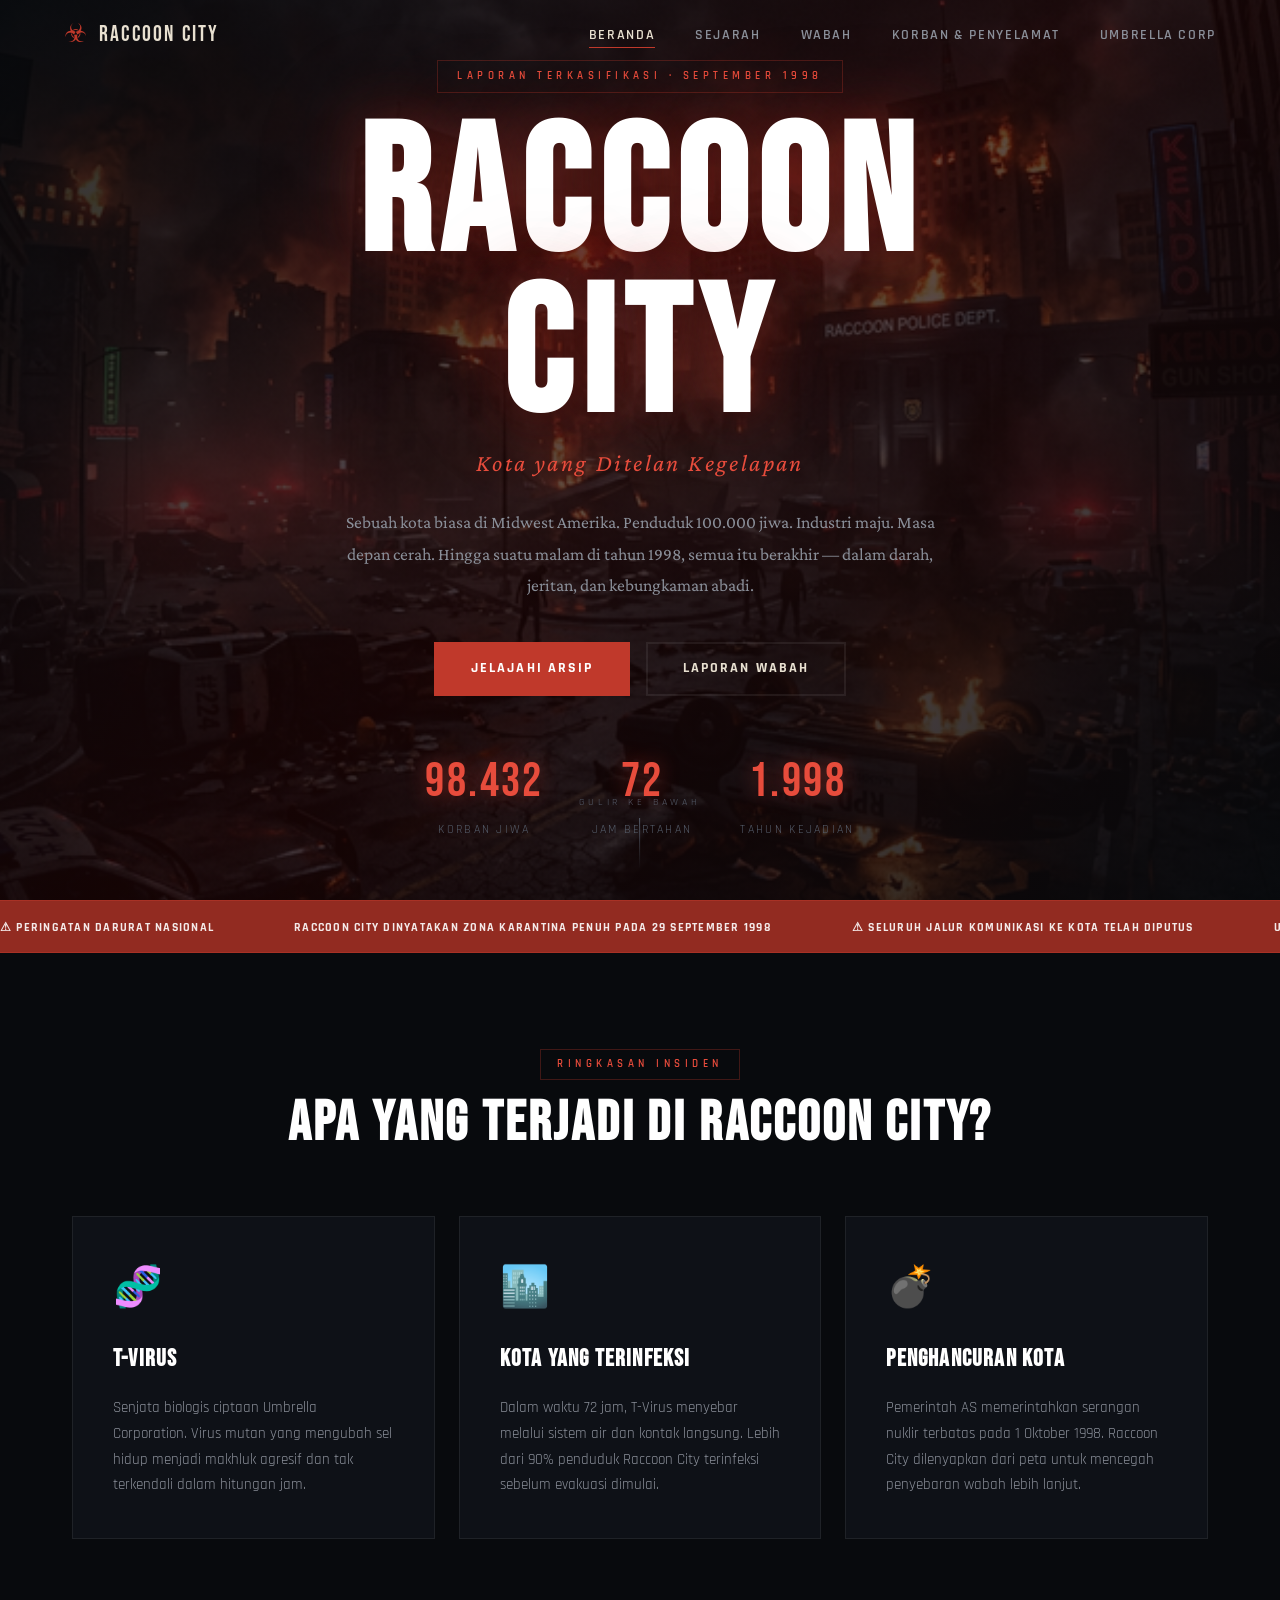
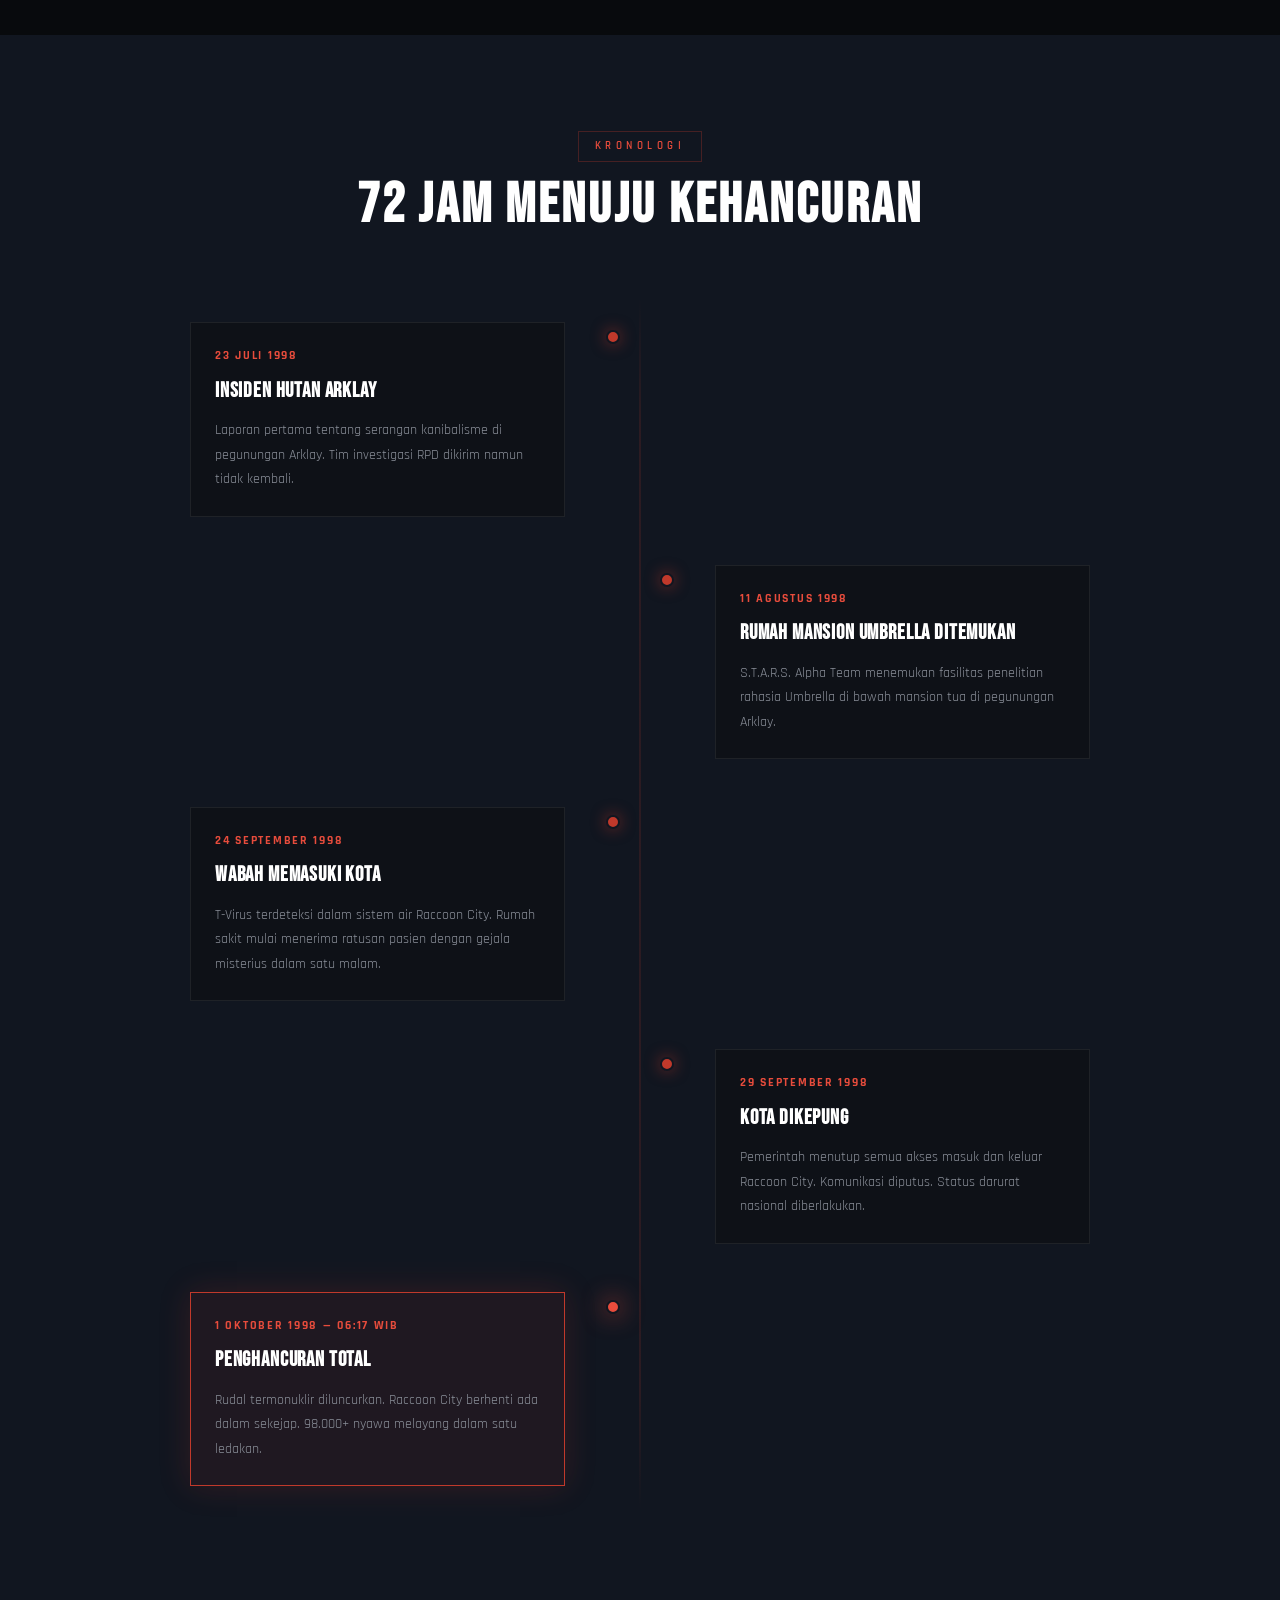
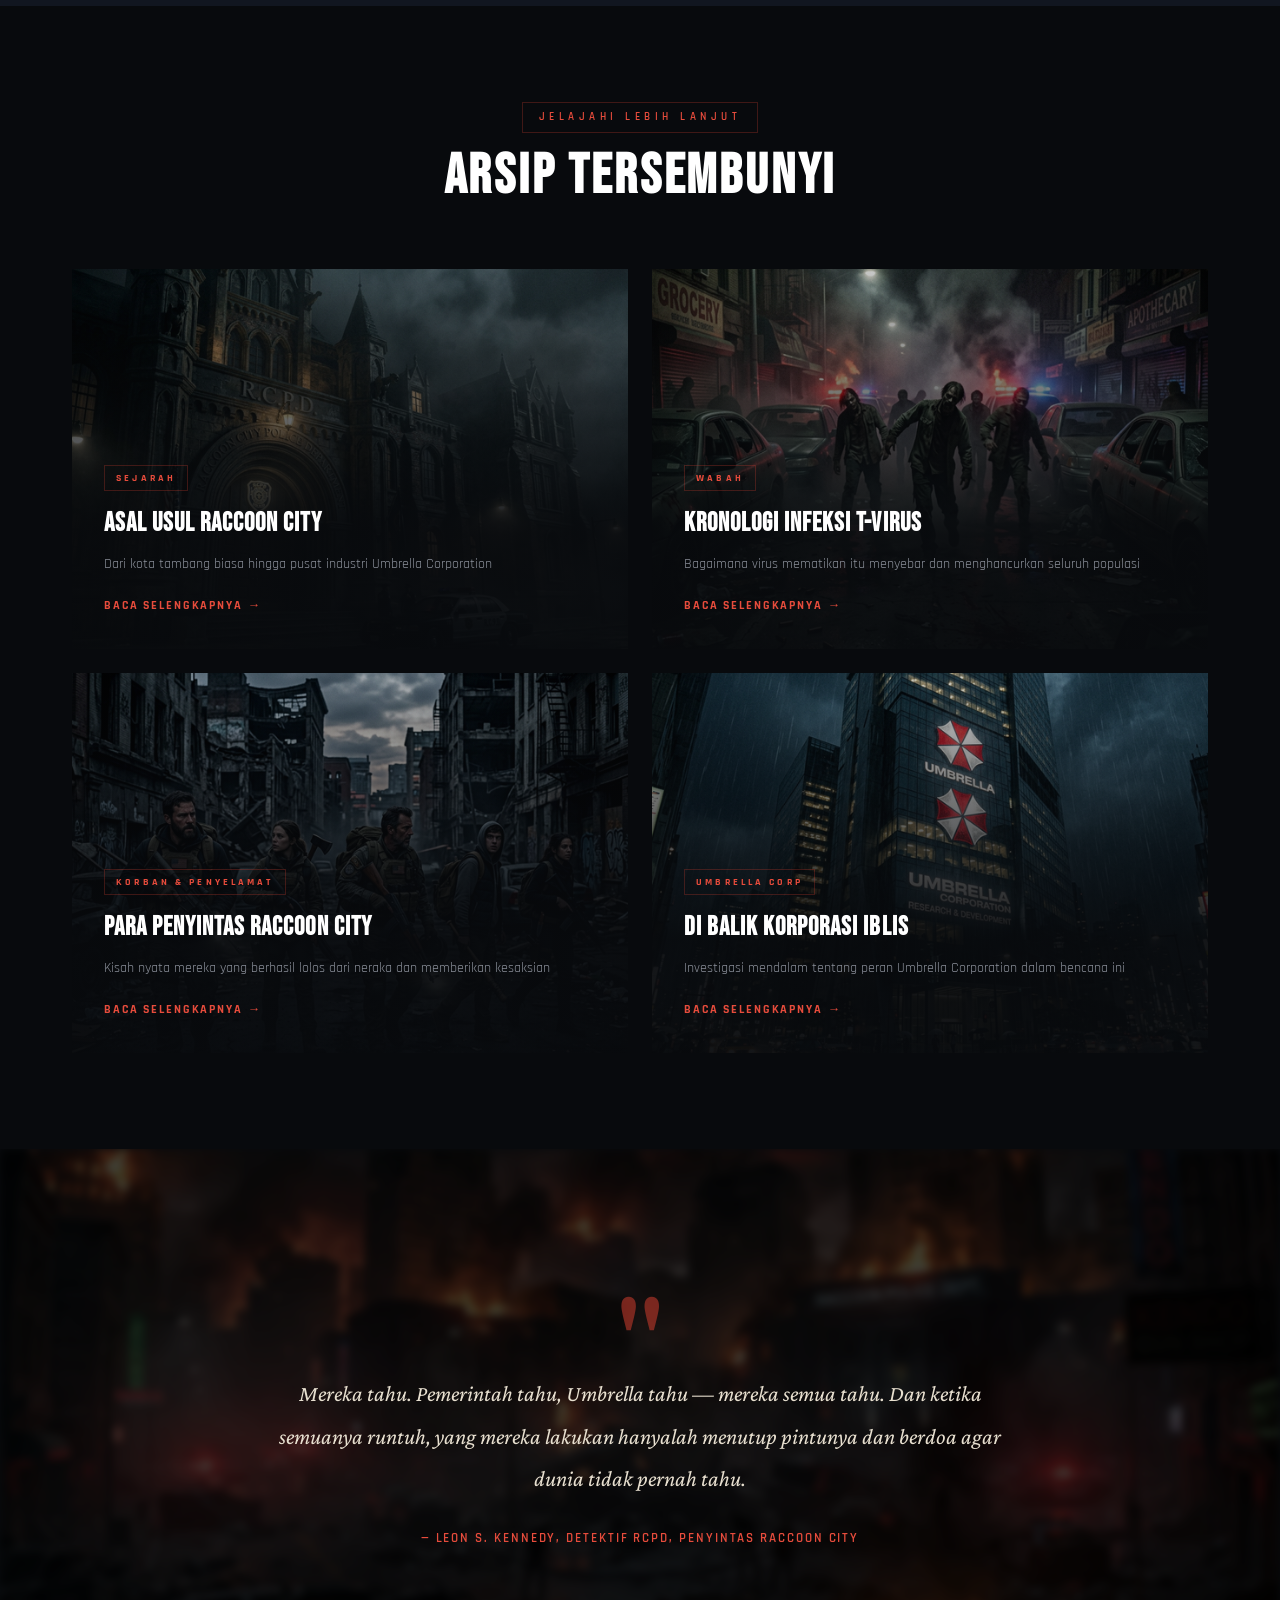
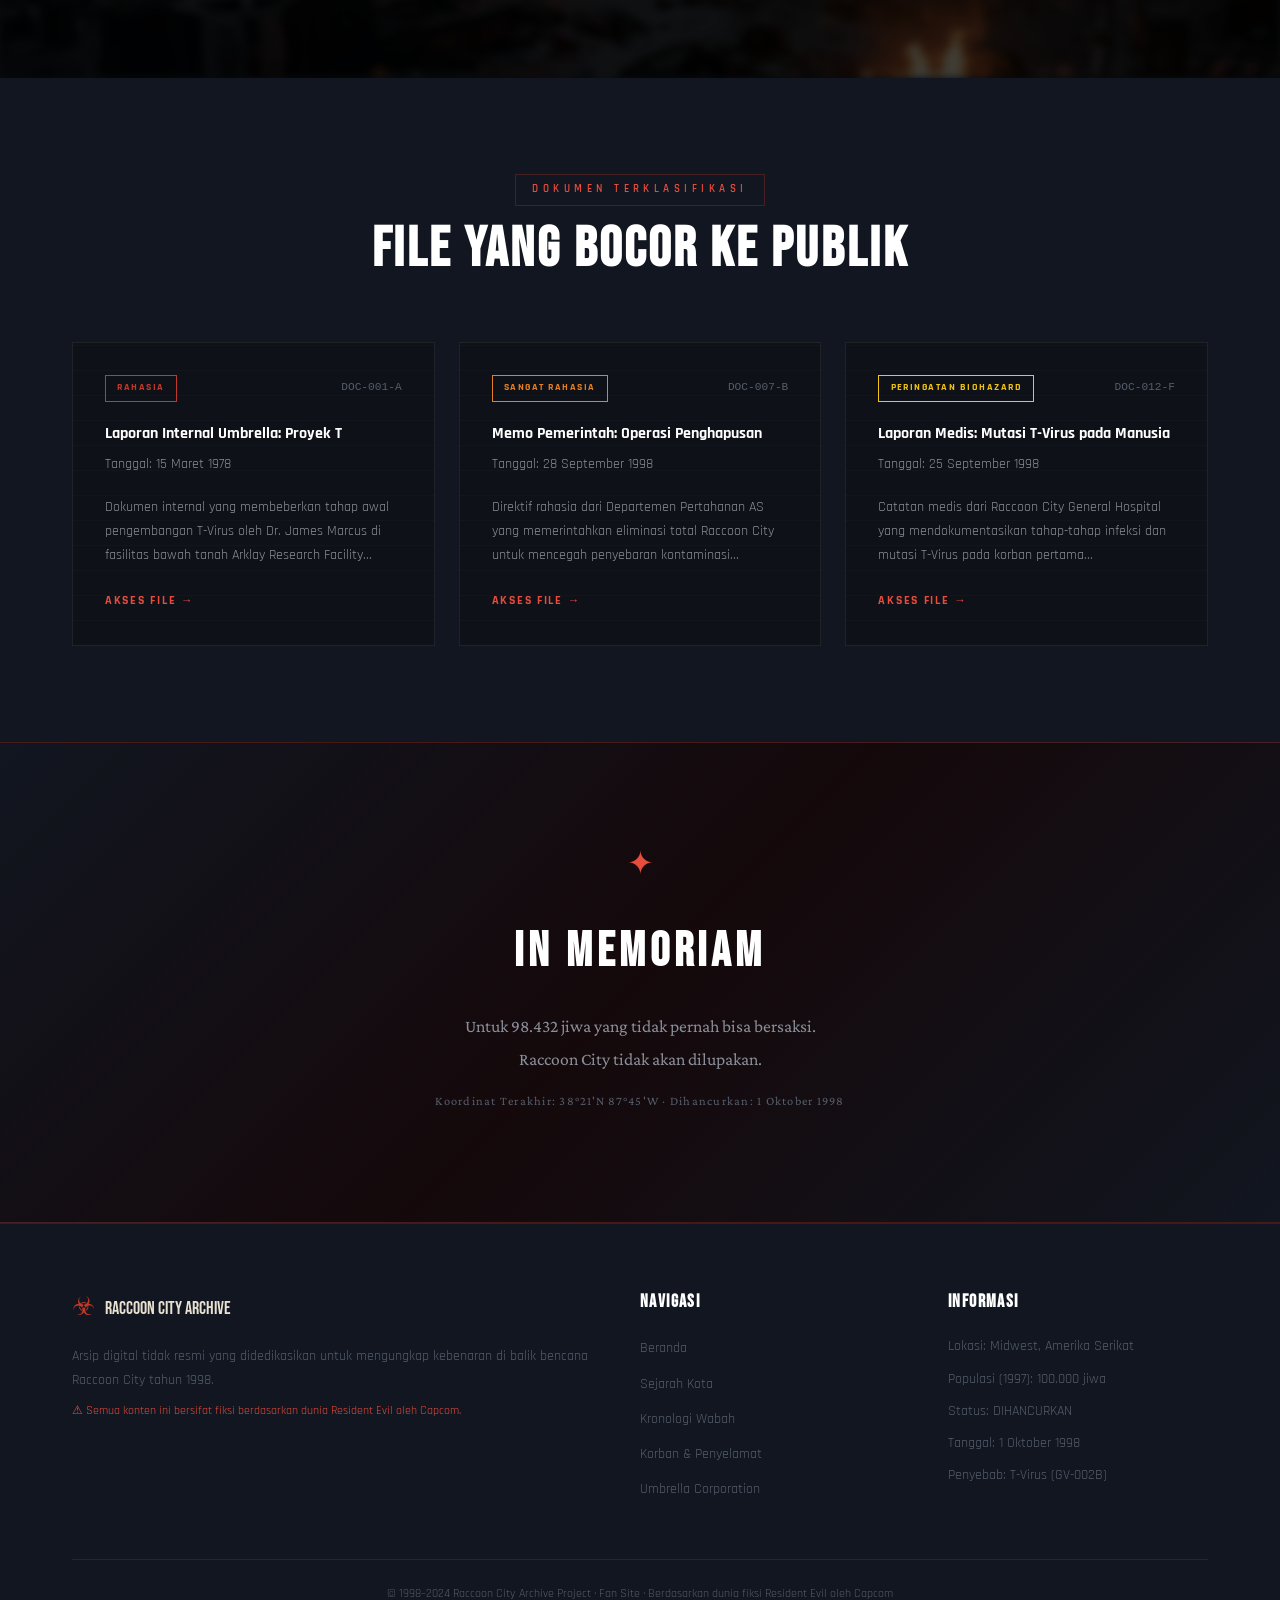
==== index.html @ c12d49fe "Add files via upload" ====
<!doctype html>
<html lang="id">
  <head>
    <meta charset="UTF-8" />
    <meta name="viewport" content="width=device-width, initial-scale=1.0" />
    <meta
      name="description"
      content="Raccoon City — Kota yang terlupakan. Dikuasai oleh korporasi, dihancurkan oleh wabah T-Virus. Temukan kebenaran di balik bencana terbesar dalam sejarah manusia."
    />
    <title>Raccoon City — Kota yang Terlupakan</title>
    <link rel="icon" type="image/png" href="images/logo-sof7z.png" />
  <link rel="preconnect" href="https://fonts.googleapis.com" />
    <link rel="preconnect" href="https://fonts.gstatic.com" crossorigin />
    <link
      href="https://fonts.googleapis.com/css2?family=Bebas+Neue&family=Rajdhani:wght@400;500;600;700&family=Crimson+Pro:ital,wght@0,400;0,600;1,400&display=swap"
      rel="stylesheet"
    />
    <link rel="stylesheet" href="css/style.css" />
  </head>
  <body>
    <!-- PRELOADER -->
    <div id="preloader">
      <div class="preloader-inner">
        <div class="biohazard-symbol">☣</div>
        <p class="preloader-text">MENGAKSES ARSIP TERLARANG...</p>
        <div class="preloader-bar"><div class="preloader-fill"></div></div>
      </div>
    </div>

    <!-- NAVIGATION -->
    <nav id="navbar">
      <div class="nav-logo">
        <span class="logo-symbol">☣</span>
        <span class="logo-text">RACCOON CITY</span>
      </div>
      <div class="nav-toggle" id="navToggle">
        <span></span><span></span><span></span>
      </div>
      <ul class="nav-links" id="navLinks">
        <li><a href="index.html" class="active">Beranda</a></li>
        <li><a href="pages/sejarah.html">Sejarah</a></li>
        <li><a href="pages/wabah.html">Wabah</a></li>
        <li><a href="pages/korban.html">Korban & Penyelamat</a></li>
        <li><a href="pages/umbrella.html">Umbrella Corp</a></li>
      </ul>
    </nav>

    <!-- HERO SECTION -->
    <section class="hero" id="hero">
      <div class="hero-bg" id="heroBg"></div>
      <div class="hero-overlay"></div>
      <div class="hero-particles" id="heroParticles"></div>
      <div class="hero-content">
        <div class="hero-tag">LAPORAN TERKASIFIKASI · SEPTEMBER 1998</div>
        <h1 class="hero-title">RACCOON CITY</h1>
        <p class="hero-subtitle">Kota yang Ditelan Kegelapan</p>
        <p class="hero-desc">
          Sebuah kota biasa di Midwest Amerika. Penduduk 100.000 jiwa. Industri
          maju. Masa depan cerah. Hingga suatu malam di tahun 1998, semua itu
          berakhir — dalam darah, jeritan, dan kebungkaman abadi.
        </p>
        <div class="hero-actions">
          <a href="pages/sejarah.html" class="btn-primary">Jelajahi Arsip</a>
          <a href="pages/wabah.html" class="btn-secondary">Laporan Wabah</a>
        </div>
        <div class="hero-stats">
          <div class="stat-item">
            <span class="stat-number" data-target="98432">0</span>
            <span class="stat-label">Korban Jiwa</span>
          </div>
          <div class="stat-item">
            <span class="stat-number" data-target="72">0</span>
            <span class="stat-label">Jam Bertahan</span>
          </div>
          <div class="stat-item">
            <span class="stat-number" data-target="1998">0</span>
            <span class="stat-label">Tahun Kejadian</span>
          </div>
        </div>
      </div>
      <div class="scroll-indicator">
        <span>GULIR KE BAWAH</span>
        <div class="scroll-line"></div>
      </div>
    </section>

    <!-- TICKER -->
    <div class="ticker-wrap">
      <div class="ticker">
        <span>⚠ PERINGATAN DARURAT NASIONAL</span>
        <span
          >Raccoon City dinyatakan zona karantina penuh pada 29 September
          1998</span
        >
        <span>⚠ Seluruh jalur komunikasi ke kota telah diputus</span>
        <span
          >Umbrella Corporation membantah keterlibatan dalam insiden
          biologi</span
        >
        <span>⚠ PERINGATAN DARURAT NASIONAL</span>
        <span>Pemerintah memerintahkan evakuasi dalam radius 50 km</span>
        <span
          >Laporan dari penyintas: makhluk tidak dikenal menguasai jalanan</span
        >
        <span>⚠ Semua warga dilarang mendekati area Raccoon City</span>
      </div>
    </div>

    <!-- INCIDENT OVERVIEW -->
    <section class="section" id="overview">
      <div class="container">
        <div class="section-header">
          <span class="section-tag">RINGKASAN INSIDEN</span>
          <h2 class="section-title">Apa yang Terjadi di Raccoon City?</h2>
        </div>
        <div class="overview-grid">
          <div class="overview-card" data-aos="fade-up">
            <div class="card-icon">🧬</div>
            <h3>T-Virus</h3>
            <p>
              Senjata biologis ciptaan Umbrella Corporation. Virus mutan yang
              mengubah sel hidup menjadi makhluk agresif dan tak terkendali
              dalam hitungan jam.
            </p>
          </div>
          <div class="overview-card" data-aos="fade-up" data-aos-delay="150">
            <div class="card-icon">🏙️</div>
            <h3>Kota yang Terinfeksi</h3>
            <p>
              Dalam waktu 72 jam, T-Virus menyebar melalui sistem air dan kontak
              langsung. Lebih dari 90% penduduk Raccoon City terinfeksi sebelum
              evakuasi dimulai.
            </p>
          </div>
          <div class="overview-card" data-aos="fade-up" data-aos-delay="300">
            <div class="card-icon">💣</div>
            <h3>Penghancuran Kota</h3>
            <p>
              Pemerintah AS memerintahkan serangan nuklir terbatas pada 1
              Oktober 1998. Raccoon City dilenyapkan dari peta untuk mencegah
              penyebaran wabah lebih lanjut.
            </p>
          </div>
        </div>
      </div>
    </section>

    <!-- TIMELINE SECTION -->
    <section class="section section-dark" id="timeline">
      <div class="container">
        <div class="section-header">
          <span class="section-tag">KRONOLOGI</span>
          <h2 class="section-title">72 Jam Menuju Kehancuran</h2>
        </div>
        <div class="timeline">
          <div class="timeline-item left" data-aos="fade-right">
            <div class="timeline-dot"></div>
            <div class="timeline-content">
              <span class="timeline-date">23 Juli 1998</span>
              <h3>Insiden Hutan Arklay</h3>
              <p>
                Laporan pertama tentang serangan kanibalisme di pegunungan
                Arklay. Tim investigasi RPD dikirim namun tidak kembali.
              </p>
            </div>
          </div>
          <div class="timeline-item right" data-aos="fade-left">
            <div class="timeline-dot"></div>
            <div class="timeline-content">
              <span class="timeline-date">11 Agustus 1998</span>
              <h3>Rumah Mansion Umbrella Ditemukan</h3>
              <p>
                S.T.A.R.S. Alpha Team menemukan fasilitas penelitian rahasia
                Umbrella di bawah mansion tua di pegunungan Arklay.
              </p>
            </div>
          </div>
          <div class="timeline-item left" data-aos="fade-right">
            <div class="timeline-dot"></div>
            <div class="timeline-content">
              <span class="timeline-date">24 September 1998</span>
              <h3>Wabah Memasuki Kota</h3>
              <p>
                T-Virus terdeteksi dalam sistem air Raccoon City. Rumah sakit
                mulai menerima ratusan pasien dengan gejala misterius dalam satu
                malam.
              </p>
            </div>
          </div>
          <div class="timeline-item right" data-aos="fade-left">
            <div class="timeline-dot"></div>
            <div class="timeline-content">
              <span class="timeline-date">29 September 1998</span>
              <h3>Kota Dikepung</h3>
              <p>
                Pemerintah menutup semua akses masuk dan keluar Raccoon City.
                Komunikasi diputus. Status darurat nasional diberlakukan.
              </p>
            </div>
          </div>
          <div class="timeline-item left" data-aos="fade-right">
            <div class="timeline-dot red"></div>
            <div class="timeline-content highlight">
              <span class="timeline-date">1 Oktober 1998 — 06:17 WIB</span>
              <h3>PENGHANCURAN TOTAL</h3>
              <p>
                Rudal termonuklir diluncurkan. Raccoon City berhenti ada dalam
                sekejap. 98.000+ nyawa melayang dalam satu ledakan.
              </p>
            </div>
          </div>
        </div>
      </div>
    </section>

    <!-- FEATURED SECTIONS -->
    <section class="section" id="features">
      <div class="container">
        <div class="section-header">
          <span class="section-tag">JELAJAHI LEBIH LANJUT</span>
          <h2 class="section-title">Arsip Tersembunyi</h2>
        </div>
        <div class="features-grid">
          <a
            href="pages/sejarah.html"
            class="feature-card"
            style="background-image: url(&quot;../images/rcpd.png&quot;)"
          >
            <div class="feature-overlay"></div>
            <div class="feature-content">
              <span class="feature-tag">SEJARAH</span>
              <h3>Asal Usul Raccoon City</h3>
              <p>
                Dari kota tambang biasa hingga pusat industri Umbrella
                Corporation
              </p>
              <span class="feature-link">Baca Selengkapnya →</span>
            </div>
          </a>
          <a
            href="pages/wabah.html"
            class="feature-card"
            style="background-image: url(&quot;../images/outbreak.png&quot;)"
          >
            <div class="feature-overlay"></div>
            <div class="feature-content">
              <span class="feature-tag">WABAH</span>
              <h3>Kronologi Infeksi T-Virus</h3>
              <p>
                Bagaimana virus mematikan itu menyebar dan menghancurkan seluruh
                populasi
              </p>
              <span class="feature-link">Baca Selengkapnya →</span>
            </div>
          </a>
          <a
            href="pages/korban.html"
            class="feature-card"
            style="background-image: url(&quot;../images/survivors.png&quot;)"
          >
            <div class="feature-overlay"></div>
            <div class="feature-content">
              <span class="feature-tag">KORBAN & PENYELAMAT</span>
              <h3>Para Penyintas Raccoon City</h3>
              <p>
                Kisah nyata mereka yang berhasil lolos dari neraka dan
                memberikan kesaksian
              </p>
              <span class="feature-link">Baca Selengkapnya →</span>
            </div>
          </a>
          <a
            href="pages/umbrella.html"
            class="feature-card"
            style="background-image: url(&quot;../images/umbrella.png&quot;)"
          >
            <div class="feature-overlay"></div>
            <div class="feature-content">
              <span class="feature-tag">UMBRELLA CORP</span>
              <h3>Di Balik Korporasi Iblis</h3>
              <p>
                Investigasi mendalam tentang peran Umbrella Corporation dalam
                bencana ini
              </p>
              <span class="feature-link">Baca Selengkapnya →</span>
            </div>
          </a>
        </div>
      </div>
    </section>

    <!-- QUOTE SECTION -->
    <section class="quote-section">
      <div class="quote-bg"></div>
      <div class="quote-content">
        <div class="quote-symbol">"</div>
        <blockquote>
          Mereka tahu. Pemerintah tahu, Umbrella tahu — mereka semua tahu. Dan
          ketika semuanya runtuh, yang mereka lakukan hanyalah menutup pintunya
          dan berdoa agar dunia tidak pernah tahu.
        </blockquote>
        <cite>— Leon S. Kennedy, Detektif RCPD, Penyintas Raccoon City</cite>
      </div>
    </section>

    <!-- CLASSIFIED DOCUMENTS -->
    <section class="section section-dark" id="docs">
      <div class="container">
        <div class="section-header">
          <span class="section-tag">DOKUMEN TERKLASIFIKASI</span>
          <h2 class="section-title">File yang Bocor ke Publik</h2>
        </div>
        <div class="docs-grid">
          <div class="doc-card" data-aos="fade-up">
            <div class="doc-header">
              <span class="doc-stamp classified">RAHASIA</span>
              <span class="doc-id">DOC-001-A</span>
            </div>
            <h4>Laporan Internal Umbrella: Proyek T</h4>
            <p class="doc-date">Tanggal: 15 Maret 1978</p>
            <p>
              Dokumen internal yang membeberkan tahap awal pengembangan T-Virus
              oleh Dr. James Marcus di fasilitas bawah tanah Arklay Research
              Facility...
            </p>
            <span class="doc-readmore">Akses File →</span>
          </div>
          <div class="doc-card" data-aos="fade-up" data-aos-delay="100">
            <div class="doc-header">
              <span class="doc-stamp top-secret">SANGAT RAHASIA</span>
              <span class="doc-id">DOC-007-B</span>
            </div>
            <h4>Memo Pemerintah: Operasi Penghapusan</h4>
            <p class="doc-date">Tanggal: 28 September 1998</p>
            <p>
              Direktif rahasia dari Departemen Pertahanan AS yang memerintahkan
              eliminasi total Raccoon City untuk mencegah penyebaran
              kontaminasi...
            </p>
            <span class="doc-readmore">Akses File →</span>
          </div>
          <div class="doc-card" data-aos="fade-up" data-aos-delay="200">
            <div class="doc-header">
              <span class="doc-stamp warning">PERINGATAN BIOHAZARD</span>
              <span class="doc-id">DOC-012-F</span>
            </div>
            <h4>Laporan Medis: Mutasi T-Virus pada Manusia</h4>
            <p class="doc-date">Tanggal: 25 September 1998</p>
            <p>
              Catatan medis dari Raccoon City General Hospital yang
              mendokumentasikan tahap-tahap infeksi dan mutasi T-Virus pada
              korban pertama...
            </p>
            <span class="doc-readmore">Akses File →</span>
          </div>
        </div>
      </div>
    </section>

    <!-- MEMORIAL -->
    <section class="memorial-section">
      <div class="container">
        <div class="memorial-content">
          <div class="memorial-icon">✦</div>
          <h2>In Memoriam</h2>
          <p>
            Untuk 98.432 jiwa yang tidak pernah bisa bersaksi.<br />Raccoon City
            tidak akan dilupakan.
          </p>
          <p class="memorial-coords">
            Koordinat Terakhir: 38°21'N 87°45'W · Dihancurkan: 1 Oktober 1998
          </p>
        </div>
      </div>
    </section>

    <!-- FOOTER -->
    <footer class="footer">
      <div class="container">
        <div class="footer-grid">
          <div class="footer-brand">
            <div class="footer-logo">
              <span class="logo-symbol">☣</span>
              <span class="logo-text">RACCOON CITY ARCHIVE</span>
            </div>
            <p>
              Arsip digital tidak resmi yang didedikasikan untuk mengungkap
              kebenaran di balik bencana Raccoon City tahun 1998.
            </p>
            <p class="footer-disclaimer">
              ⚠ Semua konten ini bersifat fiksi berdasarkan dunia Resident Evil
              oleh Capcom.
            </p>
          </div>
          <div class="footer-nav">
            <h4>Navigasi</h4>
            <ul>
              <li><a href="index.html">Beranda</a></li>
              <li><a href="pages/sejarah.html">Sejarah Kota</a></li>
              <li><a href="pages/wabah.html">Kronologi Wabah</a></li>
              <li><a href="pages/korban.html">Korban & Penyelamat</a></li>
              <li><a href="pages/umbrella.html">Umbrella Corporation</a></li>
            </ul>
          </div>
          <div class="footer-info">
            <h4>Informasi</h4>
            <ul>
              <li>Lokasi: Midwest, Amerika Serikat</li>
              <li>Populasi (1997): 100.000 jiwa</li>
              <li>Status: DIHANCURKAN</li>
              <li>Tanggal: 1 Oktober 1998</li>
              <li>Penyebab: T-Virus (GV-002B)</li>
            </ul>
          </div>
        </div>
        <div class="footer-bottom">
          <p>
            © 1998–2024 Raccoon City Archive Project · Fan Site · Berdasarkan
            dunia fiksi Resident Evil oleh Capcom
          </p>
        </div>
      </div>
    </footer>

    <script src="js/main.js"></script>
  </body>
</html>
---- css/style.css ----
/* ===========================
   RACCOON CITY — STYLE.CSS
   Modern Dark Horror Theme
   =========================== */

/* RESET & BASE */
*,
*::before,
*::after {
  margin: 0;
  padding: 0;
  box-sizing: border-box;
}

:root {
  --red: #c0392b;
  --red-dark: #922b21;
  --red-glow: #e74c3c;
  --amber: #e67e22;
  --dark-bg: #080a0d;
  --dark-card: #0e1117;
  --dark-2: #111620;
  --dark-3: #181f2a;
  --border: rgba(192, 57, 43, 0.3);
  --border-subtle: rgba(255, 255, 255, 0.07);
  --text-primary: #e8e0d0;
  --text-secondary: #8a8f99;
  --text-muted: #555d6b;
  --font-title: "Bebas Neue", sans-serif;
  --font-body: "Rajdhani", sans-serif;
  --font-serif: "Crimson Pro", serif;
  --transition: all 0.35s cubic-bezier(0.4, 0, 0.2, 1);
  --shadow-red: 0 0 30px rgba(192, 57, 43, 0.25);
}

html {
  scroll-behavior: smooth;
  font-size: 16px;
}

body {
  background-color: var(--dark-bg);
  color: var(--text-primary);
  font-family: var(--font-body);
  overflow-x: hidden;
  line-height: 1.6;
}

a {
  text-decoration: none;
  color: inherit;
}
ul {
  list-style: none;
}
img {
  max-width: 100%;
  display: block;
}

/* SCROLLBAR */
::-webkit-scrollbar {
  width: 6px;
}
::-webkit-scrollbar-track {
  background: var(--dark-bg);
}
::-webkit-scrollbar-thumb {
  background: var(--red);
  border-radius: 3px;
}

/* ===========================
   PRELOADER
   =========================== */
#preloader {
  position: fixed;
  inset: 0;
  background: var(--dark-bg);
  z-index: 9999;
  display: flex;
  align-items: center;
  justify-content: center;
  transition:
    opacity 0.6s ease,
    visibility 0.6s ease;
}
#preloader.hidden {
  opacity: 0;
  visibility: hidden;
}
.preloader-inner {
  text-align: center;
}
.biohazard-symbol {
  font-size: 5rem;
  color: var(--red);
  display: block;
  animation: spinPulse 2s ease-in-out infinite;
  text-shadow: 0 0 30px rgba(192, 57, 43, 0.7);
  margin-bottom: 1.5rem;
}
@keyframes spinPulse {
  0%,
  100% {
    transform: rotate(0deg) scale(1);
    opacity: 1;
  }
  50% {
    transform: rotate(180deg) scale(1.1);
    opacity: 0.7;
  }
}
.preloader-text {
  font-family: var(--font-title);
  letter-spacing: 0.4em;
  color: var(--text-secondary);
  font-size: 0.75rem;
  margin-bottom: 2rem;
}
.preloader-bar {
  width: 200px;
  height: 2px;
  background: rgba(255, 255, 255, 0.1);
  margin: 0 auto;
  border-radius: 2px;
  overflow: hidden;
}
.preloader-fill {
  height: 100%;
  width: 0%;
  background: var(--red);
  animation: fillBar 2s ease-in-out forwards;
}
@keyframes fillBar {
  to {
    width: 100%;
  }
}

/* ===========================
   NAVIGATION
   =========================== */
#navbar {
  position: fixed;
  top: 0;
  left: 0;
  right: 0;
  z-index: 1000;
  display: flex;
  align-items: center;
  justify-content: space-between;
  padding: 0 5vw;
  height: 70px;
  background: transparent;
  transition: var(--transition);
}
#navbar.scrolled {
  background: rgba(8, 10, 13, 0.95);
  backdrop-filter: blur(16px);
  border-bottom: 1px solid var(--border);
  box-shadow: 0 4px 30px rgba(0, 0, 0, 0.6);
}
.nav-logo {
  display: flex;
  align-items: center;
  gap: 0.6rem;
  font-family: var(--font-title);
  font-size: 1.4rem;
  letter-spacing: 0.1em;
}
.logo-symbol {
  font-size: 1.6rem;
  color: var(--red);
  animation: pulse 3s ease-in-out infinite;
}
@keyframes pulse {
  0%,
  100% {
    text-shadow: 0 0 8px rgba(192, 57, 43, 0.5);
  }
  50% {
    text-shadow: 0 0 20px rgba(192, 57, 43, 0.9);
  }
}
.nav-links {
  display: flex;
  align-items: center;
  gap: 2.5rem;
}
.nav-links a {
  font-family: var(--font-body);
  font-weight: 600;
  font-size: 0.85rem;
  letter-spacing: 0.12em;
  text-transform: uppercase;
  color: var(--text-secondary);
  transition: var(--transition);
  position: relative;
}
.nav-links a::after {
  content: "";
  position: absolute;
  bottom: -4px;
  left: 0;
  right: 0;
  height: 1px;
  background: var(--red);
  transform: scaleX(0);
  transition: var(--transition);
}
.nav-links a:hover,
.nav-links a.active {
  color: var(--text-primary);
}
.nav-links a:hover::after,
.nav-links a.active::after {
  transform: scaleX(1);
}
.nav-toggle {
  display: none;
  flex-direction: column;
  gap: 5px;
  cursor: pointer;
  padding: 5px;
}
.nav-toggle span {
  display: block;
  width: 24px;
  height: 2px;
  background: var(--text-primary);
  border-radius: 2px;
  transition: var(--transition);
}

/* ===========================
   HERO
   =========================== */
.hero {
  position: relative;
  height: 100vh;
  min-height: 700px;
  display: flex;
  align-items: center;
  justify-content: center;
  overflow: hidden;
  text-align: center;
}
.hero-bg {
  position: absolute;
  inset: 0;
  background-image: url("../images/hero.png");
  background-size: cover;
  background-position: center;
  transform: scale(1.05);
  transition: transform 0.1s linear;
}
.hero-overlay {
  position: absolute;
  inset: 0;
  background: linear-gradient(
    135deg,
    rgba(8, 10, 13, 0.85) 0%,
    rgba(30, 5, 5, 0.7) 50%,
    rgba(8, 10, 13, 0.9) 100%
  );
}
.hero-particles {
  position: absolute;
  inset: 0;
  pointer-events: none;
}
.hero-content {
  position: relative;
  z-index: 2;
  max-width: 850px;
  padding: 0 2rem;
}
.hero-tag {
  display: inline-block;
  font-size: 0.7rem;
  letter-spacing: 0.4em;
  text-transform: uppercase;
  color: var(--red-glow);
  border: 1px solid var(--border);
  padding: 0.4rem 1.2rem;
  margin-bottom: 1.5rem;
  font-family: var(--font-body);
  font-weight: 600;
  animation: fadeDown 0.8s ease 0.5s both;
}
.hero-title {
  font-family: var(--font-title);
  font-size: clamp(5rem, 14vw, 12rem);
  line-height: 0.9;
  letter-spacing: 0.05em;
  color: #fff;
  text-shadow:
    0 0 60px rgba(192, 57, 43, 0.4),
    0 0 120px rgba(192, 57, 43, 0.2);
  animation: fadeUp 0.8s ease 0.7s both;
  margin-bottom: 0.3rem;
}
.hero-subtitle {
  font-family: var(--font-serif);
  font-style: italic;
  font-size: clamp(1.1rem, 2.5vw, 1.5rem);
  color: var(--red-glow);
  letter-spacing: 0.1em;
  margin-bottom: 1.5rem;
  animation: fadeUp 0.8s ease 0.9s both;
}
.hero-desc {
  font-family: var(--font-serif);
  font-size: clamp(0.95rem, 1.5vw, 1.1rem);
  color: var(--text-secondary);
  max-width: 600px;
  margin: 0 auto 2.5rem;
  line-height: 1.8;
  animation: fadeUp 0.8s ease 1.1s both;
}
.hero-actions {
  display: flex;
  gap: 1rem;
  justify-content: center;
  flex-wrap: wrap;
  margin-bottom: 3rem;
  animation: fadeUp 0.8s ease 1.3s both;
}
.btn-primary {
  display: inline-flex;
  align-items: center;
  padding: 0.9rem 2.2rem;
  background: var(--red);
  color: #fff;
  font-weight: 700;
  font-size: 0.85rem;
  letter-spacing: 0.15em;
  text-transform: uppercase;
  border: 2px solid var(--red);
  transition: var(--transition);
  font-family: var(--font-body);
}
.btn-primary:hover {
  background: transparent;
  color: var(--red);
  box-shadow: var(--shadow-red);
}
.btn-secondary {
  display: inline-flex;
  align-items: center;
  padding: 0.9rem 2.2rem;
  background: transparent;
  color: var(--text-primary);
  font-weight: 700;
  font-size: 0.85rem;
  letter-spacing: 0.15em;
  text-transform: uppercase;
  border: 2px solid var(--border-subtle);
  transition: var(--transition);
  font-family: var(--font-body);
}
.btn-secondary:hover {
  border-color: var(--red);
  color: var(--red);
  box-shadow: var(--shadow-red);
}
.hero-stats {
  display: flex;
  gap: 3rem;
  justify-content: center;
  flex-wrap: wrap;
  animation: fadeUp 0.8s ease 1.5s both;
}
.stat-item {
  text-align: center;
}
.stat-number {
  display: block;
  font-family: var(--font-title);
  font-size: clamp(2rem, 5vw, 3rem);
  color: var(--red-glow);
  letter-spacing: 0.05em;
  text-shadow: 0 0 20px rgba(231, 76, 60, 0.4);
}
.stat-label {
  display: block;
  font-size: 0.72rem;
  letter-spacing: 0.2em;
  text-transform: uppercase;
  color: var(--text-muted);
}
.scroll-indicator {
  position: absolute;
  bottom: 2rem;
  left: 50%;
  transform: translateX(-50%);
  display: flex;
  flex-direction: column;
  align-items: center;
  gap: 0.5rem;
  font-size: 0.6rem;
  letter-spacing: 0.4em;
  text-transform: uppercase;
  color: var(--text-muted);
  animation: float 2s ease-in-out infinite;
}
.scroll-line {
  width: 1px;
  height: 50px;
  background: linear-gradient(to bottom, var(--text-muted), transparent);
}
@keyframes float {
  0%,
  100% {
    transform: translateX(-50%) translateY(0);
  }
  50% {
    transform: translateX(-50%) translateY(8px);
  }
}
@keyframes fadeUp {
  from {
    opacity: 0;
    transform: translateY(30px);
  }
  to {
    opacity: 1;
    transform: translateY(0);
  }
}
@keyframes fadeDown {
  from {
    opacity: 0;
    transform: translateY(-20px);
  }
  to {
    opacity: 1;
    transform: translateY(0);
  }
}

/* ===========================
   TICKER
   =========================== */
.ticker-wrap {
  background: var(--red-dark);
  overflow: hidden;
  position: relative;
  padding: 0.8rem 0;
  border-top: 1px solid rgba(192, 57, 43, 0.5);
  border-bottom: 1px solid rgba(192, 57, 43, 0.5);
}
.ticker {
  display: inline-flex;
  gap: 5rem;
  white-space: nowrap;
  animation: ticker 30s linear infinite;
  font-size: 0.78rem;
  font-weight: 700;
  letter-spacing: 0.1em;
  text-transform: uppercase;
  color: rgba(255, 255, 255, 0.9);
}
@keyframes ticker {
  from {
    transform: translateX(0);
  }
  to {
    transform: translateX(-50%);
  }
}

/* ===========================
   SECTIONS
   =========================== */
.section {
  padding: 6rem 0;
}
.section-dark {
  background: var(--dark-2);
}
.container {
  max-width: 1200px;
  margin: 0 auto;
  padding: 0 2rem;
}
.section-header {
  text-align: center;
  margin-bottom: 4rem;
}
.section-tag {
  display: inline-block;
  font-size: 0.7rem;
  letter-spacing: 0.4em;
  text-transform: uppercase;
  color: var(--red-glow);
  border: 1px solid var(--border);
  padding: 0.35rem 1rem;
  margin-bottom: 1rem;
  font-weight: 600;
}
.section-title {
  font-family: var(--font-title);
  font-size: clamp(2rem, 5vw, 3.5rem);
  letter-spacing: 0.05em;
  color: #fff;
  line-height: 1;
}

/* OVERVIEW CARDS */
.overview-grid {
  display: grid;
  grid-template-columns: repeat(auto-fit, minmax(280px, 1fr));
  gap: 1.5rem;
}
.overview-card {
  background: var(--dark-card);
  border: 1px solid var(--border-subtle);
  padding: 2.5rem;
  transition: var(--transition);
  position: relative;
  overflow: hidden;
}
.overview-card::before {
  content: "";
  position: absolute;
  top: 0;
  left: 0;
  right: 0;
  height: 2px;
  background: linear-gradient(90deg, transparent, var(--red), transparent);
  transform: scaleX(0);
  transition: var(--transition);
}
.overview-card:hover {
  border-color: var(--border);
  transform: translateY(-4px);
}
.overview-card:hover::before {
  transform: scaleX(1);
}
.overview-card:hover {
  box-shadow:
    0 20px 40px rgba(0, 0, 0, 0.4),
    var(--shadow-red);
}
.card-icon {
  font-size: 2.5rem;
  margin-bottom: 1.2rem;
}
.overview-card h3 {
  font-family: var(--font-title);
  font-size: 1.5rem;
  letter-spacing: 0.05em;
  color: #fff;
  margin-bottom: 1rem;
}
.overview-card p {
  color: var(--text-secondary);
  line-height: 1.7;
  font-size: 0.95rem;
}

/* ===========================
   TIMELINE
   =========================== */
.timeline {
  position: relative;
  max-width: 900px;
  margin: 0 auto;
}
.timeline::before {
  content: "";
  position: absolute;
  left: 50%;
  top: 0;
  bottom: 0;
  width: 1px;
  background: linear-gradient(
    to bottom,
    transparent,
    var(--border) 10%,
    var(--border) 90%,
    transparent
  );
  transform: translateX(-50%);
}
.timeline-item {
  position: relative;
  width: 47%;
  padding: 1.5rem 0;
}
.timeline-item.left {
  margin-right: auto;
  padding-right: 3rem;
}
.timeline-item.right {
  margin-left: auto;
  padding-left: 3rem;
  text-align: left;
}
.timeline-dot {
  position: absolute;
  top: 2rem;
  width: 14px;
  height: 14px;
  background: var(--red);
  border-radius: 50%;
  border: 2px solid var(--dark-2);
  box-shadow: 0 0 15px rgba(192, 57, 43, 0.6);
}
.timeline-item.left .timeline-dot {
  right: -7px;
}
.timeline-item.right .timeline-dot {
  left: -7px;
}
.timeline-dot.red {
  background: var(--red-glow);
  box-shadow: 0 0 25px rgba(231, 76, 60, 0.9);
  animation: pulseDot 1.5s ease-in-out infinite;
}
@keyframes pulseDot {
  0%,
  100% {
    box-shadow: 0 0 10px rgba(231, 76, 60, 0.6);
  }
  50% {
    box-shadow: 0 0 30px rgba(231, 76, 60, 1);
  }
}
.timeline-content {
  background: var(--dark-card);
  border: 1px solid var(--border-subtle);
  padding: 1.5rem;
  transition: var(--transition);
}
.timeline-content:hover {
  border-color: var(--border);
}
.timeline-content.highlight {
  border-color: var(--red);
  background: rgba(192, 57, 43, 0.08);
  box-shadow: 0 0 30px rgba(192, 57, 43, 0.2);
}
.timeline-date {
  display: block;
  font-size: 0.72rem;
  letter-spacing: 0.15em;
  text-transform: uppercase;
  color: var(--red-glow);
  margin-bottom: 0.5rem;
  font-weight: 700;
}
.timeline-content h3 {
  font-family: var(--font-title);
  font-size: 1.3rem;
  letter-spacing: 0.04em;
  color: #fff;
  margin-bottom: 0.7rem;
}
.timeline-content p {
  color: var(--text-secondary);
  font-size: 0.9rem;
  line-height: 1.7;
}

/* ===========================
   FEATURE CARDS
   =========================== */
.features-grid {
  display: grid;
  grid-template-columns: repeat(2, 1fr);
  gap: 1.5rem;
}
.feature-card {
  position: relative;
  overflow: hidden;
  height: 380px;
  background-size: cover;
  background-position: center;
  display: flex;
  align-items: flex-end;
  cursor: pointer;
  transition: var(--transition);
}
.feature-card:hover {
  transform: scale(1.02);
}
.feature-overlay {
  position: absolute;
  inset: 0;
  background: linear-gradient(
    to top,
    rgba(8, 10, 13, 0.95) 30%,
    rgba(8, 10, 13, 0.2) 100%
  );
  transition: var(--transition);
}
.feature-card:hover .feature-overlay {
  background: linear-gradient(
    to top,
    rgba(30, 5, 5, 0.98) 40%,
    rgba(30, 5, 5, 0.3) 100%
  );
}
.feature-content {
  position: relative;
  z-index: 1;
  padding: 2rem;
}
.feature-tag {
  display: inline-block;
  font-size: 0.65rem;
  letter-spacing: 0.3em;
  text-transform: uppercase;
  color: var(--red-glow);
  border: 1px solid var(--border);
  padding: 0.25rem 0.7rem;
  margin-bottom: 0.8rem;
  font-weight: 700;
}
.feature-content h3 {
  font-family: var(--font-title);
  font-size: 1.6rem;
  letter-spacing: 0.04em;
  color: #fff;
  margin-bottom: 0.5rem;
}
.feature-content p {
  color: var(--text-secondary);
  font-size: 0.88rem;
  line-height: 1.6;
  margin-bottom: 1rem;
}
.feature-link {
  display: inline-flex;
  align-items: center;
  font-size: 0.78rem;
  letter-spacing: 0.15em;
  text-transform: uppercase;
  color: var(--red-glow);
  font-weight: 700;
  transition: var(--transition);
}
.feature-card:hover .feature-link {
  gap: 0.5rem;
  letter-spacing: 0.2em;
}

/* ===========================
   QUOTE SECTION
   =========================== */
.quote-section {
  position: relative;
  overflow: hidden;
  padding: 8rem 2rem;
  text-align: center;
}
.quote-bg {
  position: absolute;
  inset: 0;
  background-image: url("../images/hero.png");
  background-size: cover;
  background-position: center;
  filter: blur(4px) brightness(0.25);
}
.quote-content {
  position: relative;
  z-index: 1;
  max-width: 750px;
  margin: 0 auto;
}
.quote-symbol {
  font-family: var(--font-serif);
  font-size: 8rem;
  line-height: 1;
  color: var(--red);
  opacity: 0.6;
  margin-bottom: -2rem;
}
blockquote {
  font-family: var(--font-serif);
  font-style: italic;
  font-size: clamp(1.1rem, 2vw, 1.4rem);
  color: var(--text-primary);
  line-height: 1.9;
  margin-bottom: 1.5rem;
}
cite {
  font-size: 0.8rem;
  letter-spacing: 0.15em;
  text-transform: uppercase;
  color: var(--red-glow);
  font-style: normal;
  font-weight: 600;
}

/* ===========================
   DOCUMENTS
   =========================== */
.docs-grid {
  display: grid;
  grid-template-columns: repeat(auto-fit, minmax(300px, 1fr));
  gap: 1.5rem;
}
.doc-card {
  background: var(--dark-card);
  border: 1px solid var(--border-subtle);
  padding: 2rem;
  transition: var(--transition);
  position: relative;
  background-image: repeating-linear-gradient(
    0deg,
    transparent,
    transparent 24px,
    rgba(255, 255, 255, 0.015) 24px,
    rgba(255, 255, 255, 0.015) 25px
  );
}
.doc-card:hover {
  border-color: var(--border);
  transform: translateY(-3px);
}
.doc-header {
  display: flex;
  justify-content: space-between;
  align-items: center;
  margin-bottom: 1.2rem;
}
.doc-stamp {
  font-size: 0.62rem;
  letter-spacing: 0.15em;
  text-transform: uppercase;
  font-weight: 700;
  padding: 0.3rem 0.7rem;
  border: 1px solid;
}
.doc-stamp.classified {
  color: var(--red);
  border-color: var(--red);
}
.doc-stamp.top-secret {
  color: #e67e22;
  border-color: #e67e22;
}
.doc-stamp.warning {
  color: #f1c40f;
  border-color: #f1c40f;
}
.doc-id {
  font-size: 0.7rem;
  color: var(--text-muted);
  font-family: monospace;
}
.doc-card h4 {
  font-family: var(--font-body);
  font-size: 1rem;
  font-weight: 700;
  color: #fff;
  margin-bottom: 0.4rem;
}
.doc-date {
  font-size: 0.72rem;
  color: var(--text-muted);
  margin-bottom: 0.8rem;
}
.doc-card p {
  font-size: 0.88rem;
  color: var(--text-secondary);
  line-height: 1.7;
  margin-bottom: 1.2rem;
}
.doc-readmore {
  font-size: 0.72rem;
  letter-spacing: 0.15em;
  text-transform: uppercase;
  color: var(--red-glow);
  font-weight: 700;
  cursor: pointer;
  transition: var(--transition);
}
.doc-card:hover .doc-readmore {
  letter-spacing: 0.2em;
}

/* ===========================
   MEMORIAL
   =========================== */
.memorial-section {
  background: linear-gradient(
    135deg,
    var(--dark-2) 0%,
    rgba(50, 5, 5, 0.3) 50%,
    var(--dark-2) 100%
  );
  padding: 6rem 2rem;
  text-align: center;
  border-top: 1px solid var(--border);
  border-bottom: 1px solid var(--border);
}
.memorial-content {
  max-width: 600px;
  margin: 0 auto;
}
.memorial-icon {
  font-size: 2rem;
  color: var(--red-glow);
  margin-bottom: 1.5rem;
  animation: pulse 3s ease-in-out infinite;
}
.memorial-content h2 {
  font-family: var(--font-title);
  font-size: 3rem;
  letter-spacing: 0.1em;
  color: #fff;
  margin-bottom: 1.2rem;
}
.memorial-content p {
  font-family: var(--font-serif);
  font-size: 1.1rem;
  color: var(--text-secondary);
  line-height: 1.9;
  margin-bottom: 0.8rem;
}
.memorial-coords {
  font-family: monospace;
  font-size: 0.78rem !important;
  color: var(--text-muted) !important;
  letter-spacing: 0.1em;
}

/* ===========================
   FOOTER
   =========================== */
.footer {
  background: var(--dark-2);
  border-top: 1px solid var(--border-subtle);
  padding: 4rem 0 1.5rem;
}
.footer-grid {
  display: grid;
  grid-template-columns: 2fr 1fr 1fr;
  gap: 3rem;
  margin-bottom: 3rem;
}
.footer-logo {
  display: flex;
  align-items: center;
  gap: 0.6rem;
  font-family: var(--font-title);
  font-size: 1.1rem;
  margin-bottom: 1rem;
}
.footer-brand p {
  color: var(--text-muted);
  font-size: 0.88rem;
  line-height: 1.7;
  margin-bottom: 0.5rem;
}
.footer-disclaimer {
  font-size: 0.75rem !important;
  color: var(--red-glow) !important;
}
.footer-nav h4,
.footer-info h4 {
  font-family: var(--font-title);
  font-size: 1.1rem;
  letter-spacing: 0.08em;
  color: #fff;
  margin-bottom: 1.2rem;
}
.footer-nav ul li,
.footer-info ul li {
  margin-bottom: 0.6rem;
}
.footer-nav ul li a {
  color: var(--text-muted);
  font-size: 0.88rem;
  transition: var(--transition);
}
.footer-nav ul li a:hover {
  color: var(--red-glow);
  padding-left: 6px;
}
.footer-info ul li {
  color: var(--text-muted);
  font-size: 0.88rem;
}
.footer-bottom {
  text-align: center;
  padding-top: 1.5rem;
  border-top: 1px solid var(--border-subtle);
  color: var(--text-muted);
  font-size: 0.78rem;
}

/* ===========================
   PAGE HEADER (Sub-pages)
   =========================== */
.page-header {
  position: relative;
  padding: 9rem 2rem 5rem;
  text-align: center;
  overflow: hidden;
}
.page-header-bg {
  position: absolute;
  inset: 0;
  background-size: cover;
  background-position: center;
  filter: brightness(0.2);
}
.page-header-overlay {
  position: absolute;
  inset: 0;
  background: linear-gradient(
    to bottom,
    rgba(8, 10, 13, 0.5) 0%,
    var(--dark-bg) 100%
  );
}
.page-header-content {
  position: relative;
  z-index: 1;
}
.page-header-tag {
  display: inline-block;
  font-size: 0.7rem;
  letter-spacing: 0.4em;
  text-transform: uppercase;
  color: var(--red-glow);
  border: 1px solid var(--border);
  padding: 0.35rem 1rem;
  margin-bottom: 1rem;
  font-weight: 600;
}
.page-header h1 {
  font-family: var(--font-title);
  font-size: clamp(3rem, 8vw, 6rem);
  letter-spacing: 0.06em;
  color: #fff;
  text-shadow: 0 0 50px rgba(192, 57, 43, 0.3);
  margin-bottom: 1rem;
}
.page-header p {
  font-family: var(--font-serif);
  font-style: italic;
  font-size: 1.15rem;
  color: var(--text-secondary);
  max-width: 600px;
  margin: 0 auto;
  line-height: 1.8;
}

/* PROSE CONTENT */
.prose {
  max-width: 820px;
  margin: 0 auto;
}
.prose h2 {
  font-family: var(--font-title);
  font-size: 2rem;
  letter-spacing: 0.05em;
  color: #fff;
  margin: 2.5rem 0 1rem;
}
.prose h3 {
  font-family: var(--font-body);
  font-size: 1.15rem;
  font-weight: 700;
  color: var(--text-primary);
  margin: 2rem 0 0.7rem;
}
.prose p {
  font-family: var(--font-serif);
  font-size: 1.05rem;
  color: var(--text-secondary);
  line-height: 1.9;
  margin-bottom: 1.2rem;
}
.prose .lead {
  font-size: 1.15rem;
  color: var(--text-primary);
  line-height: 1.9;
}
.prose .callout {
  border-left: 3px solid var(--red);
  padding: 1.2rem 1.5rem;
  background: rgba(192, 57, 43, 0.08);
  margin: 2rem 0;
  font-family: var(--font-serif);
  font-style: italic;
  color: var(--text-primary);
  font-size: 1.05rem;
  line-height: 1.8;
}
.prose img {
  width: 100%;
  border: 1px solid var(--border-subtle);
  margin: 2rem 0;
  filter: brightness(0.85) contrast(1.05);
}
.prose .img-caption {
  display: block;
  text-align: center;
  font-size: 0.78rem;
  color: var(--text-muted);
  letter-spacing: 0.08em;
  margin-top: -1.5rem;
  margin-bottom: 2rem;
}
.prose hr {
  border: none;
  border-top: 1px solid var(--border-subtle);
  margin: 3rem 0;
}

/* INFO BOX */
.info-box {
  background: var(--dark-card);
  border: 1px solid var(--border-subtle);
  padding: 2rem;
  margin: 3rem auto;
  max-width: 820px;
}
.info-box h4 {
  font-family: var(--font-title);
  font-size: 1.2rem;
  letter-spacing: 0.06em;
  color: var(--red-glow);
  margin-bottom: 1rem;
}
.info-table {
  width: 100%;
  border-collapse: collapse;
}
.info-table tr {
  border-bottom: 1px solid var(--border-subtle);
}
.info-table tr:last-child {
  border-bottom: none;
}
.info-table td {
  padding: 0.6rem 0;
  font-size: 0.9rem;
  color: var(--text-secondary);
}
.info-table td:first-child {
  color: var(--text-muted);
  width: 40%;
  font-size: 0.78rem;
  letter-spacing: 0.1em;
  text-transform: uppercase;
}

/* PROFILE CARDS */
.profile-grid {
  display: grid;
  grid-template-columns: repeat(auto-fit, minmax(280px, 1fr));
  gap: 1.5rem;
}
.profile-card {
  background: var(--dark-card);
  border: 1px solid var(--border-subtle);
  padding: 2rem;
  text-align: center;
  transition: var(--transition);
}
.profile-card:hover {
  border-color: var(--border);
  transform: translateY(-4px);
}
.profile-avatar {
  width: 80px;
  height: 80px;
  border-radius: 50%;
  margin: 0 auto 1.2rem;
  display: flex;
  align-items: center;
  justify-content: center;
  font-size: 2.5rem;
  background: rgba(192, 57, 43, 0.15);
  border: 2px solid var(--border);
}
.profile-card h3 {
  font-family: var(--font-title);
  font-size: 1.4rem;
  letter-spacing: 0.04em;
  color: #fff;
  margin-bottom: 0.3rem;
}
.profile-role {
  display: inline-block;
  font-size: 0.68rem;
  letter-spacing: 0.2em;
  text-transform: uppercase;
  color: var(--red-glow);
  margin-bottom: 1rem;
  font-weight: 700;
}
.profile-status-alive {
  color: #2ecc71 !important;
}
.profile-status-dead {
  color: var(--red-glow) !important;
}
.profile-card p {
  color: var(--text-secondary);
  font-size: 0.88rem;
  line-height: 1.7;
}

/* ===========================
   ANIMATIONS (AOS-like)
   =========================== */
[data-aos] {
  opacity: 0;
  transform: translateY(30px);
  transition:
    opacity 0.7s ease,
    transform 0.7s ease;
}
[data-aos].animated {
  opacity: 1;
  transform: translateY(0);
}
[data-aos][data-aos-delay="100"] {
  transition-delay: 0.1s;
}
[data-aos][data-aos-delay="150"] {
  transition-delay: 0.15s;
}
[data-aos][data-aos-delay="200"] {
  transition-delay: 0.2s;
}
[data-aos][data-aos-delay="300"] {
  transition-delay: 0.3s;
}
[data-aos="fade-right"] {
  transform: translateX(-30px);
}
[data-aos="fade-right"].animated {
  transform: translateX(0);
}
[data-aos="fade-left"] {
  transform: translateX(30px);
}
[data-aos="fade-left"].animated {
  transform: translateX(0);
}

/* ===========================
   RESPONSIVE
   =========================== */
@media (max-width: 900px) {
  .features-grid {
    grid-template-columns: 1fr;
  }
  .feature-card {
    height: 300px;
  }
  .footer-grid {
    grid-template-columns: 1fr 1fr;
  }
  .footer-brand {
    grid-column: 1 / -1;
  }
  .timeline::before {
    left: 20px;
  }
  .timeline-item {
    width: 100%;
    padding-left: 55px;
    padding-right: 0;
  }
  .timeline-item.right {
    text-align: left;
  }
  .timeline-item.left .timeline-dot,
  .timeline-item.right .timeline-dot {
    left: 13px;
    right: auto;
  }
}
@media (max-width: 680px) {
  .nav-links {
    display: none;
    flex-direction: column;
    position: fixed;
    inset: 0;
    top: 70px;
    background: rgba(8, 10, 13, 0.98);
    align-items: center;
    justify-content: center;
    gap: 2.5rem;
    backdrop-filter: blur(20px);
  }
  .nav-links.open {
    display: flex;
  }
  .nav-links a {
    font-size: 1.1rem;
  }
  .nav-toggle {
    display: flex;
  }
  .footer-grid {
    grid-template-columns: 1fr;
    gap: 2rem;
  }
  .hero-stats {
    gap: 1.5rem;
  }
  .timeline-item {
    padding-left: 45px;
  }
}
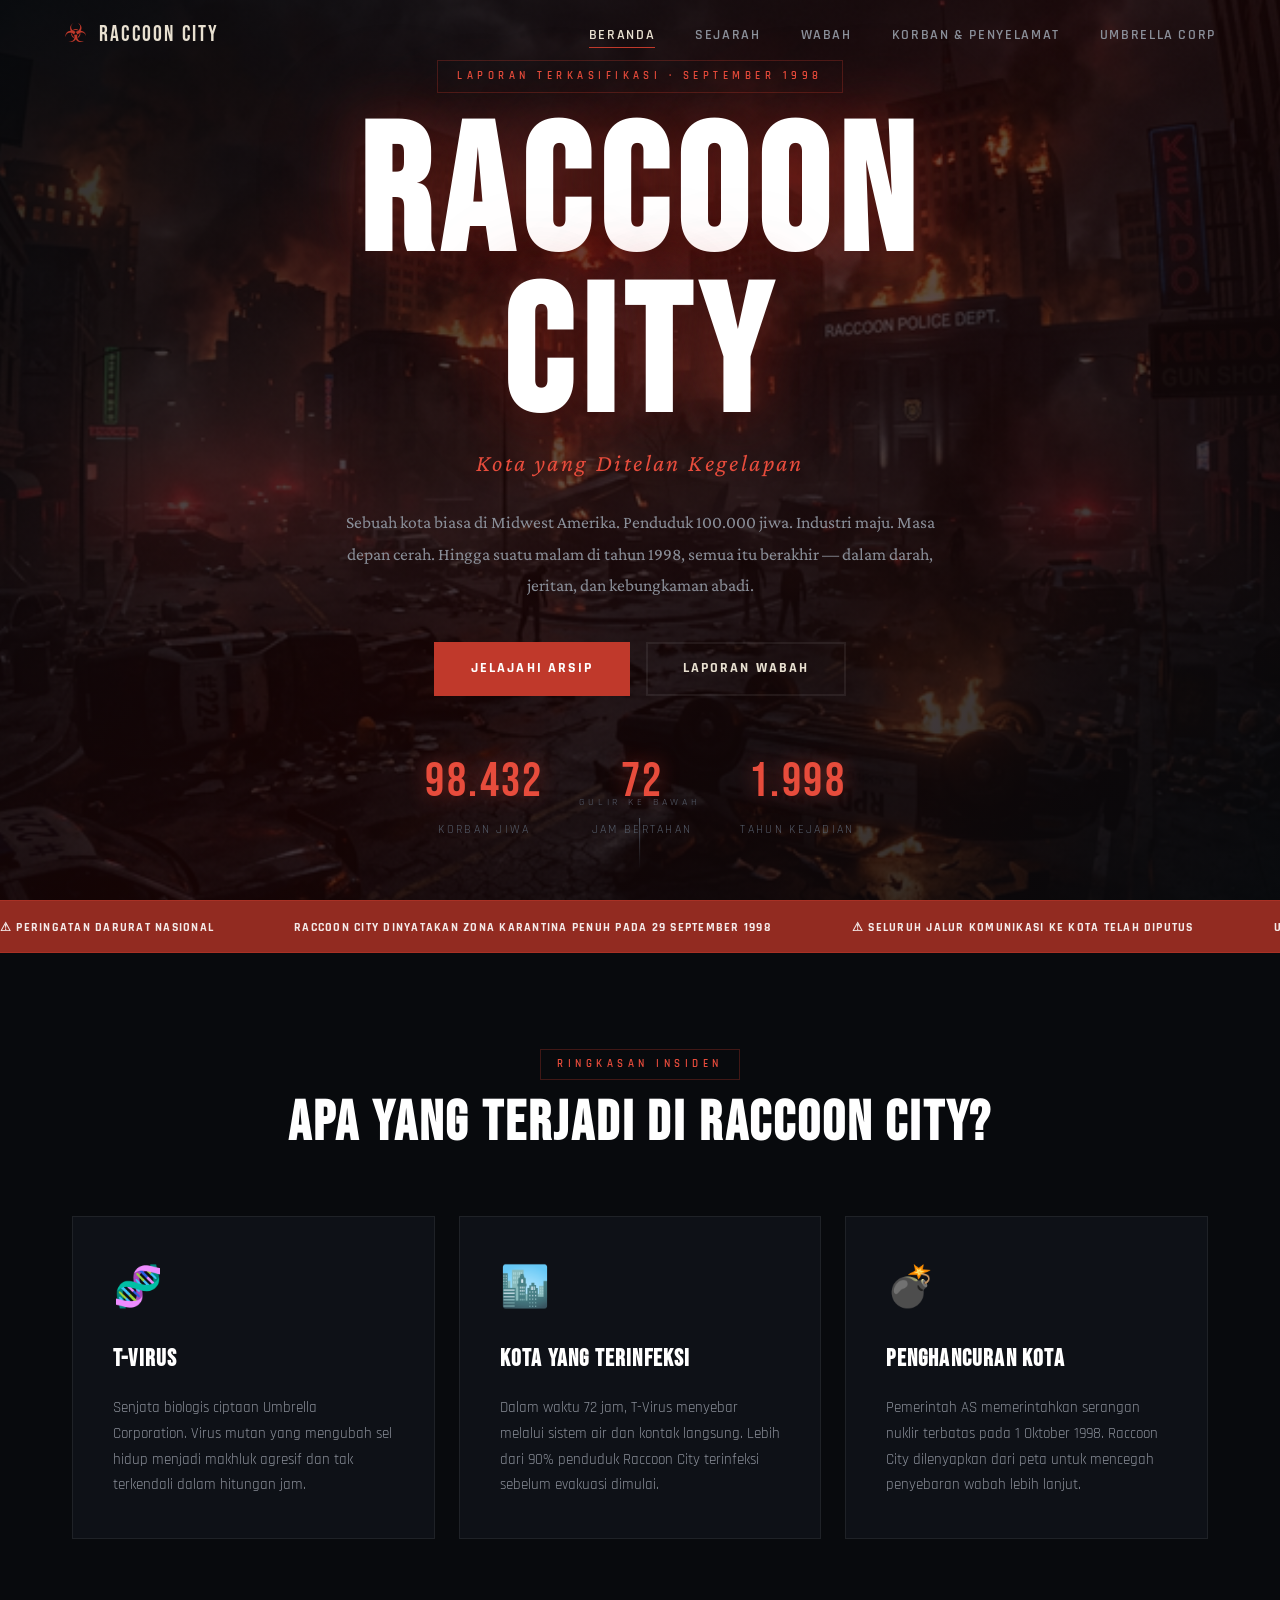
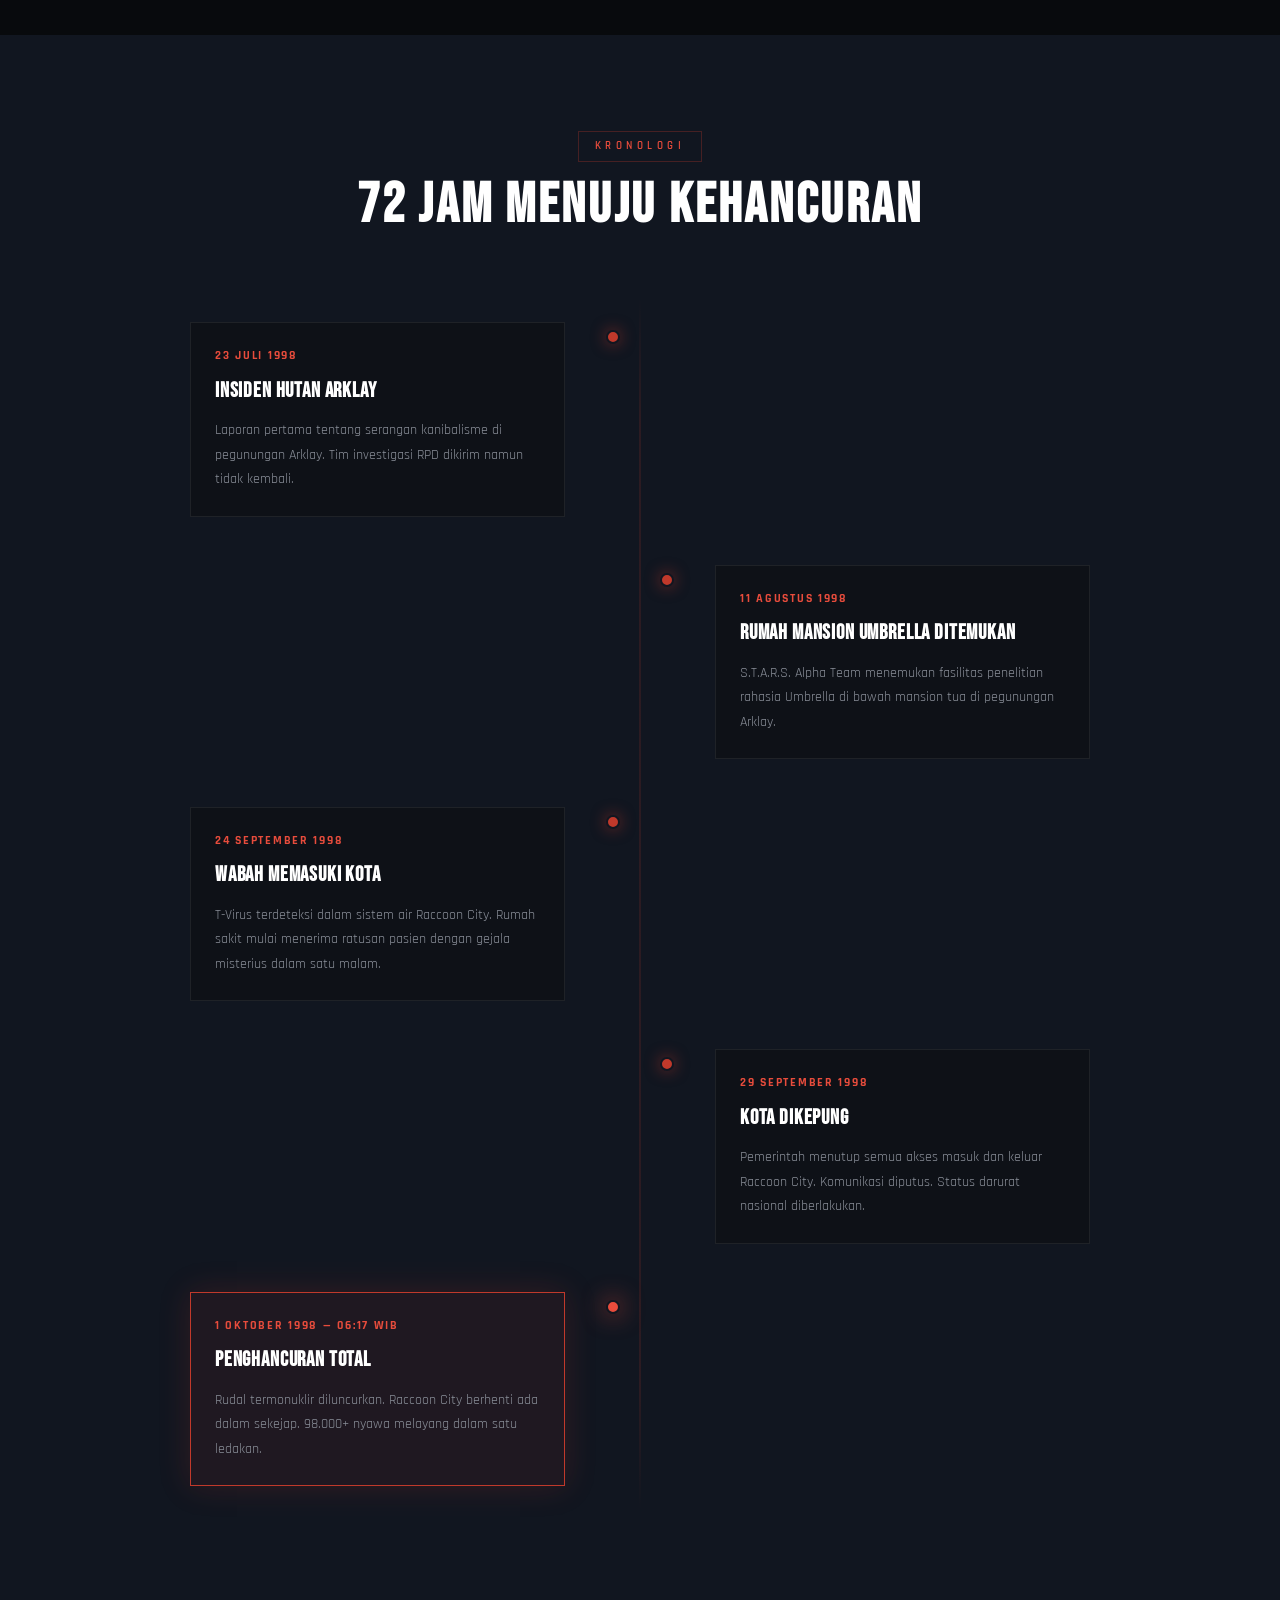
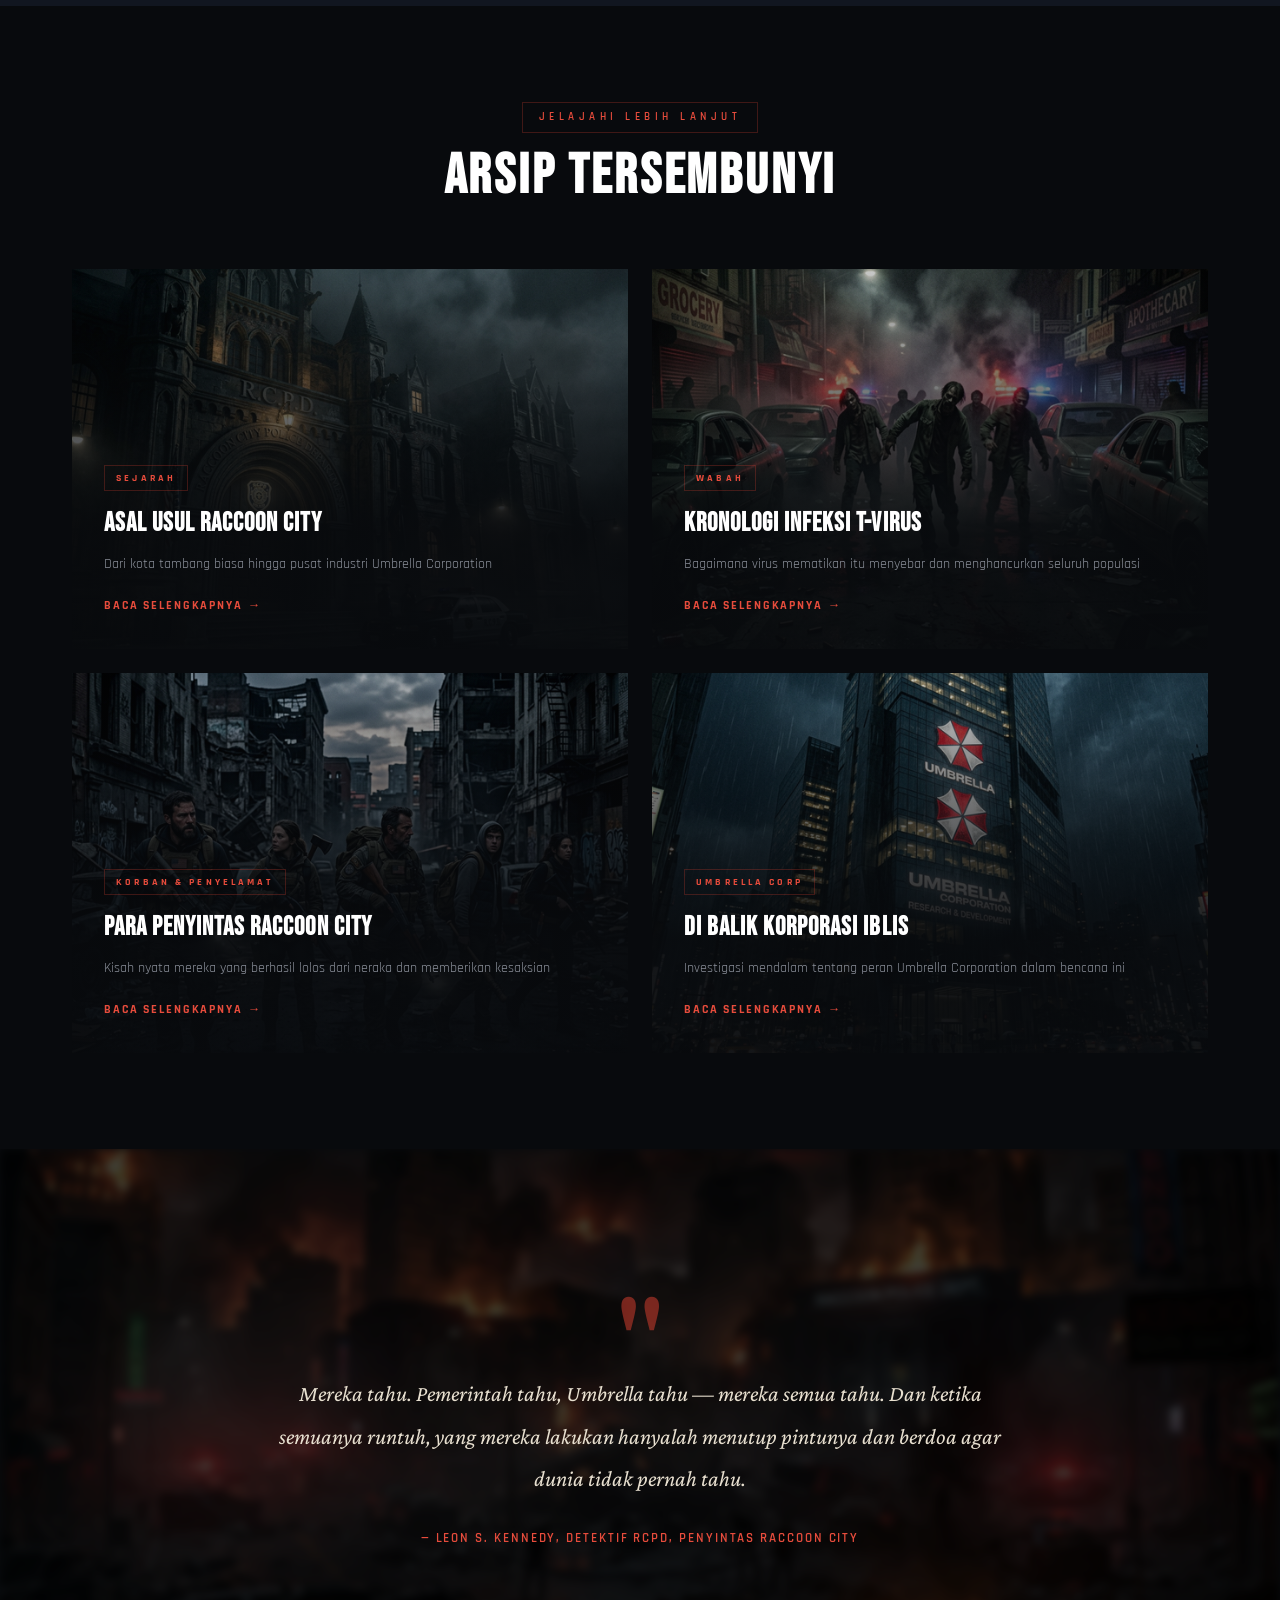
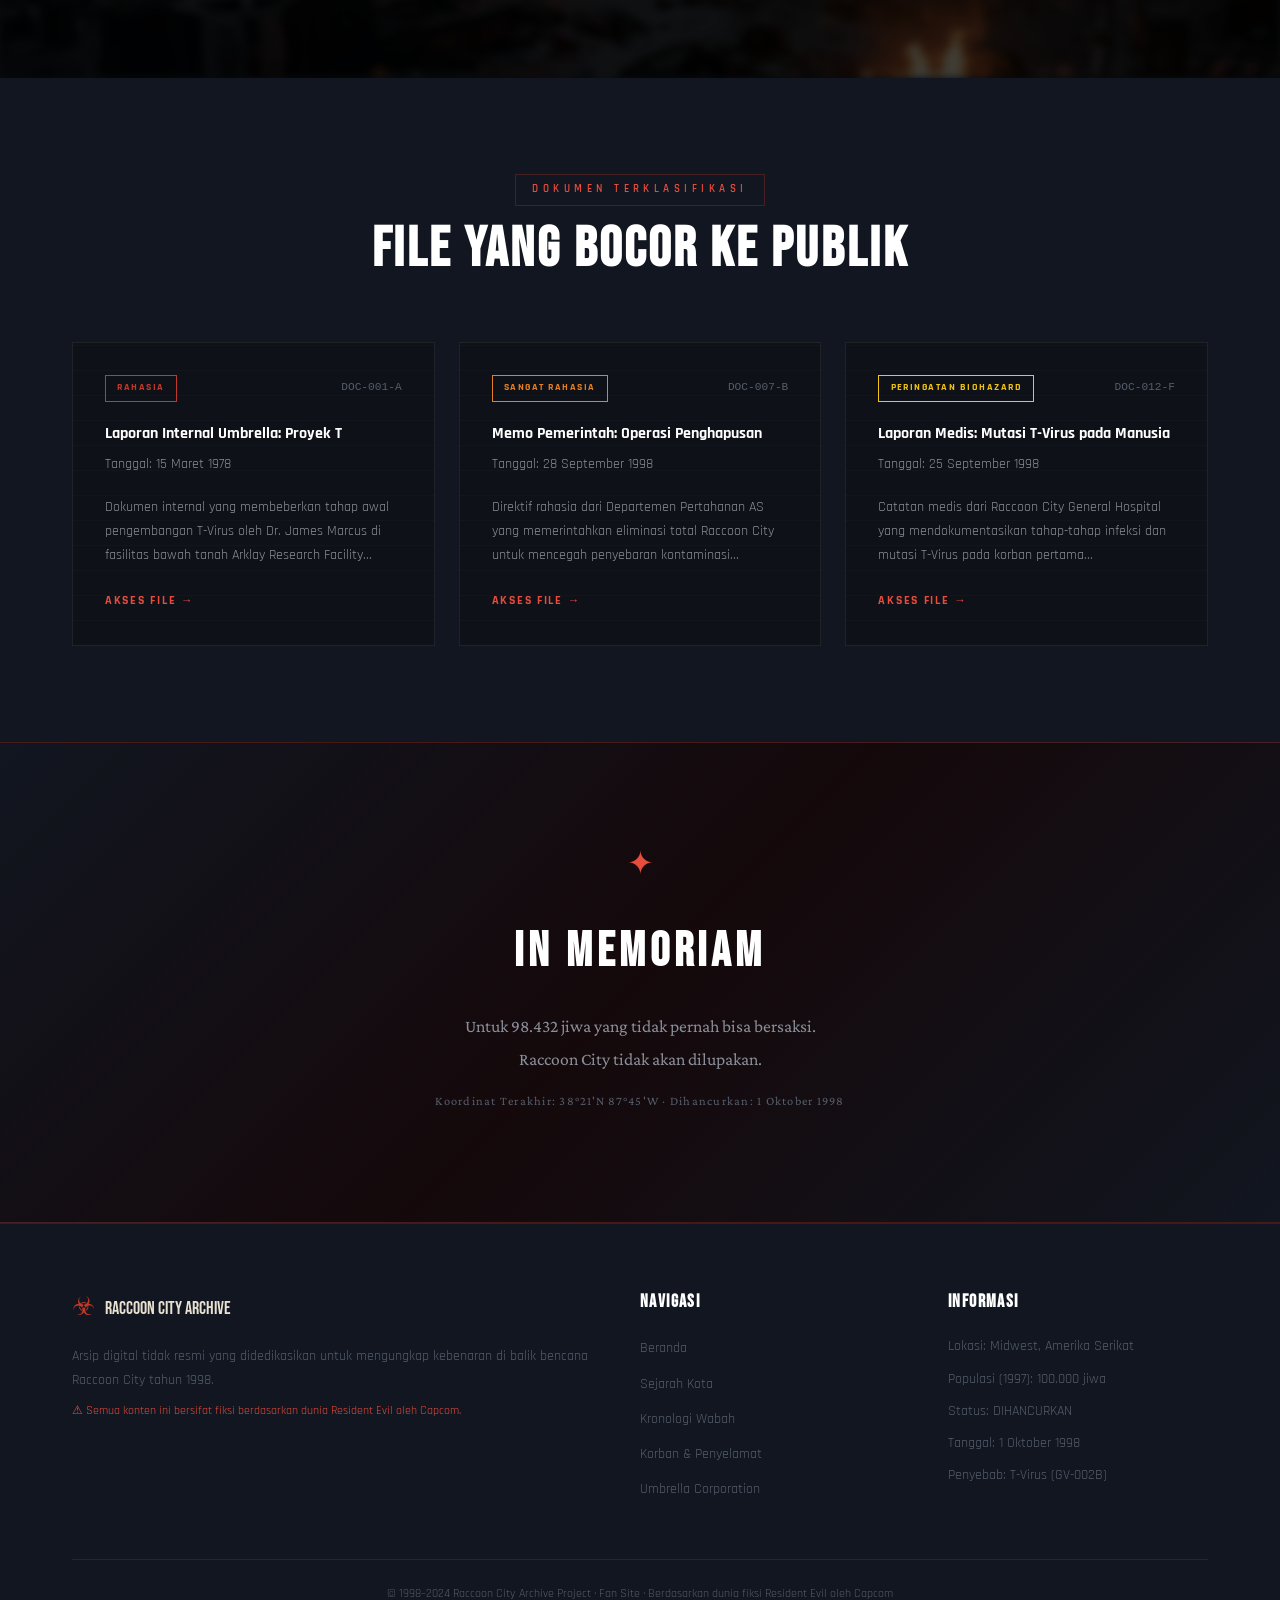
==== commit 790f8933: "Add files via upload" ====
--- a/css/style.css
+++ b/css/style.css
@@ -1254,37 +1254,20 @@
 /* ===========================
    RESPONSIVE
    =========================== */
-@media (max-width: 900px) {
-  .features-grid {
-    grid-template-columns: 1fr;
-  }
-  .feature-card {
-    height: 300px;
-  }
-  .footer-grid {
-    grid-template-columns: 1fr 1fr;
-  }
-  .footer-brand {
-    grid-column: 1 / -1;
-  }
-  .timeline::before {
-    left: 20px;
-  }
-  .timeline-item {
-    width: 100%;
-    padding-left: 55px;
-    padding-right: 0;
-  }
-  .timeline-item.right {
-    text-align: left;
-  }
-  .timeline-item.left .timeline-dot,
-  .timeline-item.right .timeline-dot {
-    left: 13px;
-    right: auto;
-  }
-}
-@media (max-width: 680px) {
+
+/* ── Tablet (≤ 1024px) ──────────────────── */
+@media (max-width: 1024px) {
+  .features-grid { grid-template-columns: 1fr 1fr; gap: 1rem; }
+  .footer-grid { grid-template-columns: 1fr 1fr; gap: 2rem; }
+  .footer-brand { grid-column: 1 / -1; }
+  .overview-grid { grid-template-columns: repeat(auto-fit, minmax(240px, 1fr)); }
+  .docs-grid { grid-template-columns: repeat(auto-fit, minmax(260px, 1fr)); }
+  .exec-grid { grid-template-columns: repeat(2, 1fr) !important; }
+}
+
+/* ── Large Mobile / Phablet (≤ 768px) ── */
+@media (max-width: 768px) {
+  /* Navbar */
   .nav-links {
     display: none;
     flex-direction: column;
@@ -1296,24 +1279,146 @@
     justify-content: center;
     gap: 2.5rem;
     backdrop-filter: blur(20px);
-  }
-  .nav-links.open {
+    z-index: 999;
+  }
+  .nav-links.open { display: flex; }
+  .nav-links a { font-size: 1.2rem; letter-spacing: 0.15em; }
+  .nav-toggle { display: flex; }
+
+  /* Hero */
+  .hero { min-height: 100svh; }
+  .hero-content { padding: 0 1.2rem; }
+  .hero-tag { font-size: 0.6rem; letter-spacing: 0.25em; padding: 0.35rem 0.9rem; }
+  .hero-stats { gap: 1.5rem; }
+  .stat-label { font-size: 0.65rem; letter-spacing: 0.12em; }
+  .hero-actions { flex-direction: column; align-items: center; gap: 0.8rem; }
+  .btn-primary, .btn-secondary { width: 100%; max-width: 280px; justify-content: center; }
+  .scroll-indicator { display: none; }
+
+  /* Sections */
+  .section { padding: 4rem 0; }
+  .section-header { margin-bottom: 2.5rem; }
+  .container { padding: 0 1.2rem; }
+
+  /* Ticker */
+  .ticker { font-size: 0.7rem; gap: 3rem; }
+
+  /* Features */
+  .features-grid { grid-template-columns: 1fr; }
+  .feature-card { height: 260px; }
+  .feature-content { padding: 1.5rem; }
+  .feature-content h3 { font-size: 1.3rem; }
+
+  /* Timeline */
+  .timeline::before { left: 18px; }
+  .timeline-item { width: 100%; padding-left: 50px; padding-right: 0; }
+  .timeline-item.right { text-align: left; }
+  .timeline-item.left .timeline-dot,
+  .timeline-item.right .timeline-dot { left: 11px; right: auto; }
+  .timeline-content { padding: 1.2rem; }
+  .timeline-content h3 { font-size: 1.1rem; }
+
+  /* Quote */
+  .quote-section { padding: 5rem 1.5rem; }
+  .quote-symbol { font-size: 5rem; }
+
+  /* Overview cards */
+  .overview-grid { grid-template-columns: 1fr; }
+  .overview-card { padding: 2rem; }
+
+  /* Docs grid */
+  .docs-grid { grid-template-columns: 1fr; }
+
+  /* Memorial */
+  .memorial-section { padding: 4rem 1.5rem; }
+  .memorial-content h2 { font-size: 2.2rem; }
+  .memorial-content p { font-size: 1rem; }
+
+  /* Footer */
+  .footer-grid { grid-template-columns: 1fr; gap: 2rem; }
+  .footer { padding: 3rem 0 1.5rem; }
+
+  /* Page header (sub-pages) */
+  .page-header { padding: 7rem 1.2rem 3.5rem; }
+  .page-header h1 { font-size: clamp(2.5rem, 10vw, 4rem); }
+  .page-header p { font-size: 0.95rem; }
+
+  /* Prose */
+  .prose h2 { font-size: 1.6rem; margin: 2rem 0 0.8rem; }
+  .prose p { font-size: 1rem; }
+  .prose .callout { padding: 1rem 1.2rem; font-size: 0.95rem; }
+  .prose img { margin: 1.5rem 0; }
+
+  /* Info box */
+  .info-box { padding: 1.5rem; margin: 2rem auto; }
+  .info-table td { font-size: 0.82rem; }
+  .info-table td:first-child { width: 45%; font-size: 0.72rem; }
+
+  /* Profile cards */
+  .profile-grid { grid-template-columns: 1fr; }
+
+  /* Sub-page inline grids */
+  .map-grid { grid-template-columns: 1fr !important; }
+  .exec-grid { grid-template-columns: 1fr !important; }
+  .virus-stages { grid-template-columns: repeat(2, 1fr) !important; }
+
+  /* Testimony */
+  .testimony-block { padding: 1.5rem; }
+  .testimony-text { font-size: 0.95rem; }
+}
+
+/* ── Mobile (≤ 480px) ─────────────────── */
+@media (max-width: 480px) {
+  .nav-logo .logo-text { font-size: 1rem; }
+  #navbar { padding: 0 1rem; height: 60px; }
+  .nav-links { top: 60px; }
+
+  .hero-tag { display: none; }
+  .hero-stats { flex-wrap: wrap; gap: 1rem 2rem; }
+  .stat-item { min-width: 80px; }
+
+  .section { padding: 3rem 0; }
+  .section-tag { font-size: 0.62rem; letter-spacing: 0.25em; padding: 0.3rem 0.7rem; }
+
+  .timeline::before { left: 14px; }
+  .timeline-item { padding-left: 40px; }
+  .timeline-item.left .timeline-dot,
+  .timeline-item.right .timeline-dot { left: 7px; }
+
+  .feature-card { height: 240px; }
+
+  .virus-stages { grid-template-columns: 1fr !important; }
+
+  .quote-section { padding: 4rem 1.2rem; }
+  blockquote { font-size: 1rem; }
+  cite { font-size: 0.7rem; }
+
+  .doc-header { flex-direction: column; align-items: flex-start; gap: 0.5rem; }
+  .doc-stamp { font-size: 0.58rem; }
+
+  .profile-avatar { width: 64px; height: 64px; font-size: 2rem; }
+
+  .page-header { padding: 6rem 1rem 3rem; }
+
+  .info-table tr {
     display: flex;
-  }
-  .nav-links a {
-    font-size: 1.1rem;
-  }
-  .nav-toggle {
-    display: flex;
-  }
-  .footer-grid {
-    grid-template-columns: 1fr;
-    gap: 2rem;
-  }
-  .hero-stats {
-    gap: 1.5rem;
-  }
-  .timeline-item {
-    padding-left: 45px;
-  }
-}
+    flex-direction: column;
+    border-bottom: 1px solid var(--border-subtle);
+    padding: 0.6rem 0;
+  }
+  .info-table td { width: 100% !important; padding: 0; }
+  .info-table td:first-child { color: var(--red-glow); margin-bottom: 0.15rem; }
+
+  .footer-logo { font-size: 0.95rem; }
+  .footer-bottom { font-size: 0.72rem; }
+}
+
+/* ── Very Small / SE (≤ 360px) ─────── */
+@media (max-width: 360px) {
+  .hero-title { font-size: 4.2rem; }
+  .btn-primary, .btn-secondary { padding: 0.8rem 1.5rem; font-size: 0.78rem; }
+  .overview-card { padding: 1.5rem; }
+  .section-title { font-size: 1.8rem; }
+  .memorial-content h2 { font-size: 2rem; }
+  .timeline-content { padding: 1rem; }
+}
